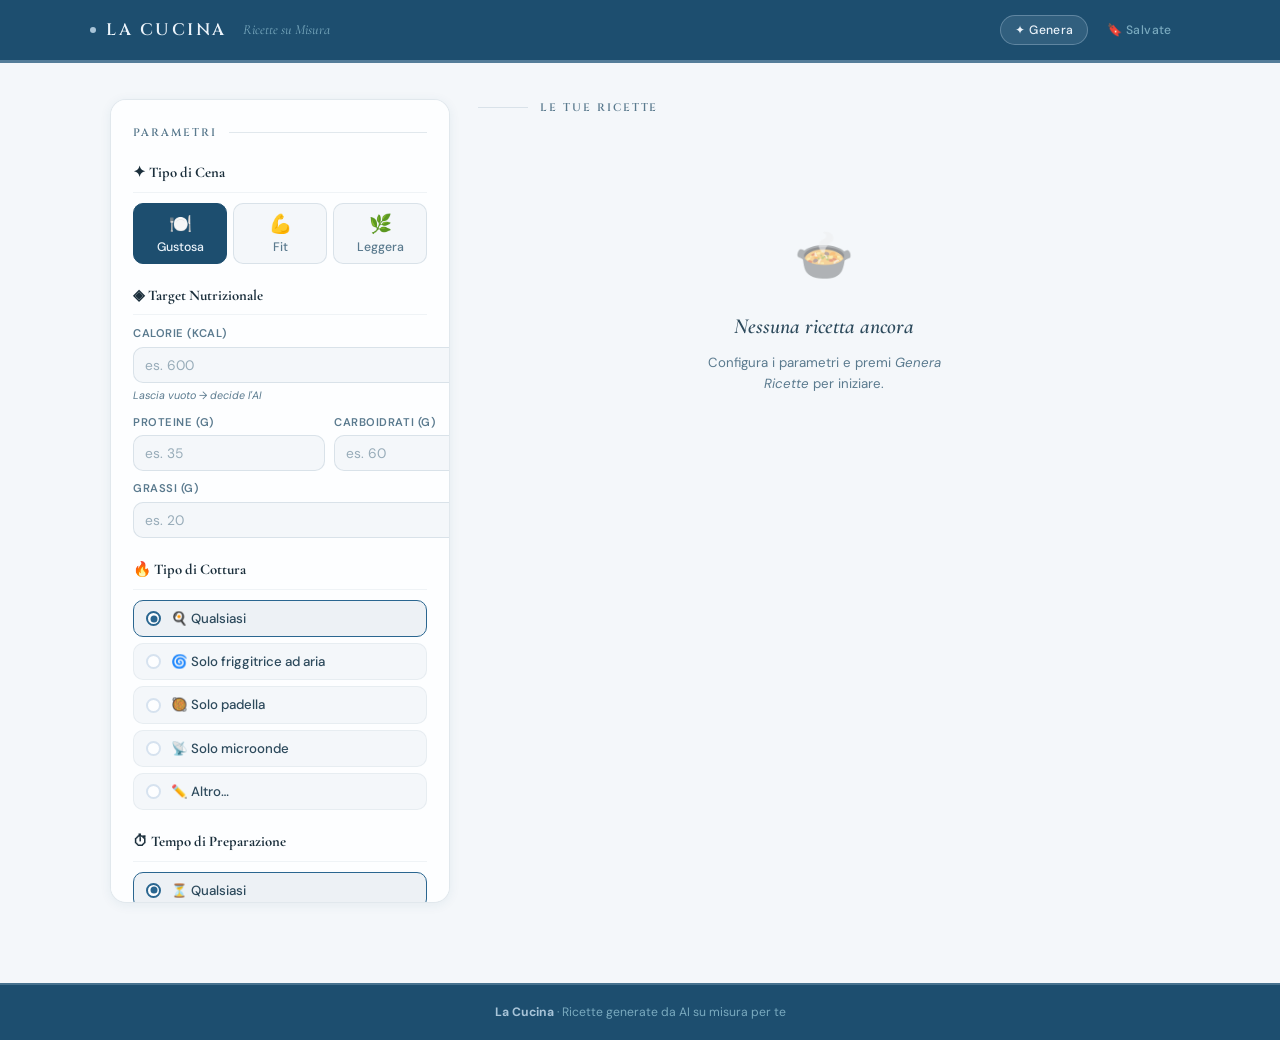
==== cucina-ai.html @ 591fca17 "first commit" ====
<!DOCTYPE html>
<html lang="it">
<head>
<meta charset="UTF-8">
<meta name="viewport" content="width=device-width, initial-scale=1.0">
<title>La Cucina — Ricette su Misura</title>
<link rel="preconnect" href="https://fonts.googleapis.com">
<link href="https://fonts.googleapis.com/css2?family=Cormorant+Garamond:ital,wght@0,400;0,600;0,700;1,400;1,600&family=DM+Sans:wght@300;400;500;600&family=Cinzel:wght@400;600;700&family=DM+Mono:wght@400;500&display=swap" rel="stylesheet">
<style>
:root {
  --bg:#F4F7FA;--bg2:#E8EEF5;--surface:#FDFEFF;--surface2:#EBF1F8;--surface3:#D6E2EF;
  --navy:#1D4E6F;--navy-mid:#2A6690;--navy-light:#3D7FA8;
  --blue-light:#A8C4D8;--blush:#D4A8B0;--sand:#D8CEC0;
  --accent:#1D4E6F;--accent-bright:#3D7FA8;--accent-pale:rgba(29,78,111,0.10);
  --text:#1A2E3B;--text2:#2D4A5C;--muted:#5A7A8E;
  --text-inv:#EBF3FA;--text-inv2:#A8C4D8;--muted-inv:#7AAABF;
  --border:rgba(29,78,111,0.12);--border-soft:rgba(29,78,111,0.06);--border-accent:rgba(29,78,111,0.35);
  --shadow:0 4px 24px rgba(29,78,111,0.10);--shadow-lg:0 16px 56px rgba(29,78,111,0.14);--shadow-sm:0 2px 12px rgba(29,78,111,0.07);
  --gradient-h:linear-gradient(90deg,#A8C4D8,#1D4E6F,#D4A8B0);
  --radius:10px;--radius-lg:16px;
  --font-display:'Cinzel',serif;--font-serif:'Cormorant Garamond',Georgia,serif;
  --font-body:'DM Sans',sans-serif;--font-mono:'DM Mono',monospace;
}
*,*::before,*::after{box-sizing:border-box;margin:0;padding:0}
html{scroll-behavior:smooth}
body{font-family:var(--font-body);background:var(--bg);color:var(--text);min-height:100vh;line-height:1.6}

/* HEADER */
header.site-header{background:var(--navy);padding:0 24px;border-bottom:3px solid rgba(168,196,216,0.4);position:sticky;top:0;z-index:200}
.header-inner{max-width:1100px;margin:0 auto;display:flex;align-items:center;gap:16px;height:60px}
.logo{font-family:var(--font-display);font-size:1.05rem;font-weight:600;letter-spacing:.15em;text-transform:uppercase;color:var(--text-inv);display:flex;align-items:center;gap:10px}
.logo-dot{width:6px;height:6px;border-radius:50%;background:var(--blue-light)}
.logo-sub{font-family:var(--font-serif);font-style:italic;font-size:.88rem;color:var(--muted-inv)}
.nav-tabs{margin-left:auto;display:flex;gap:4px}
.nav-tab{padding:6px 14px;border-radius:20px;font-size:.76rem;font-weight:500;letter-spacing:.03em;color:var(--muted-inv);background:transparent;border:1px solid transparent;cursor:pointer;transition:all .18s;font-family:var(--font-body)}
.nav-tab:hover{color:var(--text-inv);border-color:rgba(168,196,216,.3)}
.nav-tab.active{background:rgba(168,196,216,.15);color:var(--text-inv);border-color:rgba(168,196,216,.4)}

/* VIEWS */
.view{display:none}.view.active{display:block}

/* LAYOUT */
.page-wrap{max-width:1100px;margin:0 auto;padding:36px 20px 80px;display:grid;grid-template-columns:340px 1fr;gap:28px;align-items:start}

/* PANEL */
.config-panel{background:var(--surface);border:1px solid var(--border);border-radius:var(--radius-lg);padding:24px 22px;box-shadow:var(--shadow-sm);position:sticky;top:76px;max-height:calc(100vh - 96px);overflow-y:auto}
.config-panel::-webkit-scrollbar{width:3px}
.config-panel::-webkit-scrollbar-thumb{background:var(--surface3);border-radius:4px}
.panel-title{font-family:var(--font-display);font-size:.68rem;font-weight:600;letter-spacing:.18em;text-transform:uppercase;color:var(--muted);margin-bottom:20px;display:flex;align-items:center;gap:12px}
.panel-title::after{content:'';flex:1;height:1px;background:var(--border)}
.p-section{margin-bottom:20px}
.p-section-title{font-family:var(--font-serif);font-size:.92rem;font-weight:700;color:var(--text);margin-bottom:10px;padding-bottom:7px;border-bottom:1px solid var(--border-soft)}

/* SWITCH */
.switch-group{display:flex;flex-direction:column;gap:7px}
.switch-row{display:flex;align-items:center;justify-content:space-between;padding:7px 10px;border-radius:var(--radius);border:1px solid var(--border-soft);background:var(--bg);cursor:pointer;transition:border-color .18s,background .18s}
.switch-row:hover{border-color:var(--border-accent);background:var(--accent-pale)}
.switch-row.active{border-color:var(--navy-mid);background:rgba(29,78,111,.07)}
.switch-label{font-size:.83rem;font-weight:500;color:var(--text2);display:flex;align-items:center;gap:7px}
.toggle{width:34px;height:19px;background:var(--surface3);border-radius:19px;position:relative;transition:background .2s;flex-shrink:0}
.toggle::after{content:'';position:absolute;width:13px;height:13px;border-radius:50%;background:white;top:3px;left:3px;transition:transform .2s;box-shadow:0 1px 4px rgba(0,0,0,.15)}
.switch-row.active .toggle{background:var(--navy-mid)}
.switch-row.active .toggle::after{transform:translateX(15px)}

/* RADIO */
.radio-group{display:flex;flex-direction:column;gap:6px}
.radio-row{display:flex;align-items:center;gap:10px;padding:7px 12px;border-radius:var(--radius);border:1px solid var(--border-soft);background:var(--bg);cursor:pointer;transition:all .18s}
.radio-row:hover{border-color:var(--border-accent);background:var(--accent-pale)}
.radio-row.active{border-color:var(--navy-mid);background:rgba(29,78,111,.07)}
.radio-dot{width:15px;height:15px;border-radius:50%;border:2px solid var(--surface3);background:var(--surface);flex-shrink:0;position:relative;transition:border-color .18s}
.radio-row.active .radio-dot{border-color:var(--navy-mid)}
.radio-row.active .radio-dot::after{content:'';position:absolute;width:7px;height:7px;background:var(--navy-mid);border-radius:50%;top:50%;left:50%;transform:translate(-50%,-50%)}
.radio-label{font-size:.83rem;font-weight:500;color:var(--text2);display:flex;align-items:center;gap:7px}

/* MODE */
.mode-switcher{display:grid;grid-template-columns:1fr 1fr 1fr;gap:6px}
.mode-btn{padding:8px 4px;border-radius:var(--radius);border:1px solid var(--border);background:var(--bg);font-family:var(--font-body);font-size:.77rem;font-weight:500;color:var(--muted);cursor:pointer;text-align:center;transition:all .18s;display:flex;flex-direction:column;align-items:center;gap:3px}
.mode-btn .m-icon{font-size:1.15rem}
.mode-btn:hover{border-color:var(--border-accent);color:var(--text)}
.mode-btn.active{background:var(--navy);border-color:var(--navy);color:var(--text-inv)}

/* INPUTS */
.input-grid{display:grid;grid-template-columns:1fr 1fr;gap:9px}
.input-group{display:flex;flex-direction:column;gap:4px}
.input-group.full{grid-column:1/-1}
.input-label{font-size:.7rem;font-weight:600;letter-spacing:.05em;text-transform:uppercase;color:var(--muted)}
.input-field{padding:8px 11px;border:1px solid var(--border);border-radius:var(--radius);background:var(--bg);font-family:var(--font-body);font-size:.86rem;color:var(--text);outline:none;transition:border-color .18s,box-shadow .18s}
.input-field:focus{border-color:var(--navy-mid);box-shadow:0 0 0 3px rgba(29,78,111,.1)}
.input-field::placeholder{color:var(--muted);opacity:.6}
.input-hint{font-size:.67rem;color:var(--muted);font-style:italic}
textarea.input-field{resize:vertical;min-height:68px;line-height:1.5}

/* custom wrappers */
.cucina-custom-wrap{margin-top:7px}
#cucina-custom-input{display:none}
#cucina-custom-input.visible{display:flex}
#cottura-custom-wrap,#tempo-custom-wrap{margin-top:7px;display:none}
#cottura-custom-wrap.visible,#tempo-custom-wrap.visible{display:flex}

/* BTN GENERA */
.btn-generate{width:100%;padding:13px;background:var(--navy);color:var(--text-inv);border:none;border-radius:var(--radius);font-family:var(--font-display);font-size:.73rem;font-weight:600;letter-spacing:.15em;text-transform:uppercase;cursor:pointer;position:relative;overflow:hidden;transition:background .2s,transform .1s;margin-top:6px}
.btn-generate::before{content:'';position:absolute;top:0;left:-100%;width:100%;height:100%;background:linear-gradient(90deg,transparent,rgba(255,255,255,.1),transparent);transition:left .5s}
.btn-generate:hover::before{left:100%}
.btn-generate:hover{background:var(--navy-mid)}
.btn-generate:active{transform:scale(.98)}
.btn-generate:disabled{opacity:.5;cursor:not-allowed;transform:none}

/* RESULTS */
.results-header{display:flex;align-items:center;justify-content:space-between;margin-bottom:22px}
.results-title{font-family:var(--font-display);font-size:.68rem;font-weight:600;letter-spacing:.18em;text-transform:uppercase;color:var(--muted);display:flex;align-items:center;gap:12px}
.results-title::before{content:'';width:50px;height:1px;background:var(--border)}

/* EMPTY / LOADER */
.empty-state{display:flex;flex-direction:column;align-items:center;justify-content:center;padding:80px 20px;text-align:center;color:var(--muted)}
.empty-icon{font-size:3rem;margin-bottom:14px;opacity:.5}
.empty-title{font-family:var(--font-serif);font-size:1.35rem;font-weight:600;font-style:italic;color:var(--text2);margin-bottom:8px}
.empty-desc{font-size:.83rem;max-width:280px}
.loader-state{display:flex;flex-direction:column;align-items:center;justify-content:center;padding:80px 20px;gap:18px}
.loader-wave{display:flex;gap:6px;align-items:center}
.loader-wave span{width:6px;height:6px;border-radius:50%;background:var(--navy);animation:wave 1.2s ease-in-out infinite}
.loader-wave span:nth-child(2){animation-delay:.15s}
.loader-wave span:nth-child(3){animation-delay:.3s}
.loader-wave span:nth-child(4){animation-delay:.45s}
@keyframes wave{0%,100%{transform:translateY(0);opacity:.4}50%{transform:translateY(-8px);opacity:1}}
.loader-text{font-family:var(--font-serif);font-style:italic;font-size:.98rem;color:var(--text2)}

/* CARDS */
.cards-grid{display:grid;grid-template-columns:repeat(auto-fill,minmax(278px,1fr));gap:18px;margin-bottom:24px}
.recipe-card{background:var(--surface);border:1px solid var(--border);border-radius:var(--radius-lg);overflow:hidden;box-shadow:var(--shadow-sm);transition:transform .22s,box-shadow .22s,border-color .22s;display:flex;flex-direction:column;animation:cardIn .4s ease both}
@keyframes cardIn{from{opacity:0;transform:translateY(14px)}to{opacity:1;transform:translateY(0)}}
.recipe-card:nth-child(2){animation-delay:.07s}
.recipe-card:nth-child(3){animation-delay:.14s}
.recipe-card:nth-child(4){animation-delay:.21s}
.recipe-card:hover{transform:translateY(-3px);box-shadow:var(--shadow);border-color:var(--border-accent)}

.card-top{padding:18px 18px 14px;border-bottom:1px solid var(--border-soft);position:relative}
.card-top::before{content:'';position:absolute;top:0;left:0;right:0;height:3px;background:var(--gradient-h);opacity:0;transition:opacity .25s}
.recipe-card:hover .card-top::before{opacity:1}
.card-cuisine{font-family:var(--font-mono);font-size:.63rem;letter-spacing:.1em;text-transform:uppercase;color:var(--accent-bright);margin-bottom:5px}
.card-name{font-family:var(--font-serif);font-size:1.15rem;font-weight:700;line-height:1.2;color:var(--text);margin-bottom:7px}
.card-desc{font-size:.81rem;color:var(--muted);line-height:1.5;font-weight:300}
.card-badges{display:flex;flex-wrap:wrap;gap:5px;margin-top:9px}
.badge{display:inline-flex;align-items:center;gap:4px;font-size:.63rem;font-weight:600;letter-spacing:.04em;text-transform:uppercase;padding:2px 7px;border-radius:20px;background:var(--surface2);color:var(--text2);border:1px solid var(--border)}
.badge.mode-gustosa{background:rgba(212,168,176,.2);color:#8B3A4A;border-color:rgba(212,168,176,.5)}
.badge.mode-fit{background:rgba(29,78,111,.1);color:var(--navy);border-color:rgba(29,78,111,.3)}
.badge.mode-leggera{background:rgba(216,206,192,.3);color:#6B5A4A;border-color:rgba(216,206,192,.6)}

.card-macros{display:grid;grid-template-columns:repeat(4,1fr);padding:11px 18px;border-bottom:1px solid var(--border-soft);background:var(--bg)}
.macro-item{text-align:center}
.macro-val{font-family:var(--font-mono);font-size:.87rem;font-weight:500;color:var(--text);display:block}
.macro-lbl{font-size:.58rem;text-transform:uppercase;letter-spacing:.08em;color:var(--muted)}

.card-body-toggle{text-align:center;padding:9px;font-size:.73rem;color:var(--accent-bright);font-weight:600;cursor:pointer;background:var(--bg);display:flex;align-items:center;justify-content:center;gap:5px;border-bottom:1px solid var(--border-soft);transition:color .15s,background .15s}
.card-body-toggle:hover{color:var(--navy);background:var(--surface2)}
.toggle-arrow{transition:transform .25s;display:inline-block}
.recipe-card.expanded .toggle-arrow{transform:rotate(180deg)}
.card-body{padding:14px 18px 0;display:none;flex-direction:column;gap:14px}
.recipe-card.expanded .card-body{display:flex}

.ingredient-list{list-style:none}
.ingredient-list li{display:flex;align-items:baseline;gap:8px;font-size:.82rem;padding:5px 0;border-bottom:1px solid var(--border-soft);color:var(--text2)}
.ingredient-list li:last-child{border-bottom:none}
.ing-qty{font-family:var(--font-mono);font-size:.76rem;color:var(--accent-bright);flex-shrink:0;min-width:50px}
.steps-list{list-style:none;counter-reset:steps}
.steps-list li{counter-increment:steps;display:flex;gap:11px;align-items:flex-start;font-size:.81rem;color:var(--text2);padding:7px 0;border-bottom:1px solid var(--border-soft);line-height:1.5}
.steps-list li:last-child{border-bottom:none}
.steps-list li::before{content:counter(steps);min-width:21px;height:21px;background:var(--navy);color:var(--text-inv);border-radius:50%;display:flex;align-items:center;justify-content:center;font-family:var(--font-mono);font-size:.62rem;flex-shrink:0;margin-top:1px}
.section-mini-title{font-family:var(--font-serif);font-size:.86rem;font-weight:700;color:var(--text);margin-bottom:7px}

/* MODIFICA */
.card-modify-area{padding:11px 18px;background:rgba(29,78,111,.03);border-top:1px solid var(--border-soft);display:none}
.card-modify-area.visible{display:block}
.modify-label{font-size:.68rem;font-weight:600;letter-spacing:.05em;text-transform:uppercase;color:var(--muted);margin-bottom:6px}
.modify-row{display:flex;gap:7px}
.modify-input{flex:1;padding:7px 11px;border:1px solid var(--border);border-radius:var(--radius);background:var(--bg);font-family:var(--font-body);font-size:.82rem;color:var(--text);outline:none;transition:border-color .18s,box-shadow .18s}
.modify-input:focus{border-color:var(--navy-mid);box-shadow:0 0 0 3px rgba(29,78,111,.1)}
.modify-input::placeholder{color:var(--muted);opacity:.6}
.btn-modify{padding:7px 12px;background:var(--navy);color:var(--text-inv);border:none;border-radius:var(--radius);font-family:var(--font-body);font-size:.76rem;font-weight:600;cursor:pointer;white-space:nowrap;transition:background .18s;display:flex;align-items:center;gap:5px}
.btn-modify:hover{background:var(--navy-mid)}
.btn-modify:disabled{opacity:.5;cursor:not-allowed}
.modify-loader{font-size:.76rem;color:var(--muted);font-style:italic;padding:5px 0;margin-top:4px}

/* CARD ACTIONS */
.card-actions{display:flex;gap:7px;padding:11px 18px 14px;border-top:1px solid var(--border-soft);margin-top:auto}
.btn-save{flex:1;padding:7px;border-radius:var(--radius);border:1px solid var(--border-accent);background:transparent;color:var(--navy);font-family:var(--font-body);font-size:.75rem;font-weight:600;cursor:pointer;transition:all .18s;display:flex;align-items:center;justify-content:center;gap:5px}
.btn-save:hover{background:var(--navy);color:var(--text-inv);border-color:var(--navy)}
.btn-save.saved{background:rgba(29,78,111,.06);color:var(--muted);border-color:var(--border);cursor:default}
.btn-edit-toggle{flex:1;padding:7px;border-radius:var(--radius);border:1px solid var(--border);background:transparent;color:var(--text2);font-family:var(--font-body);font-size:.75rem;font-weight:600;cursor:pointer;transition:all .18s;display:flex;align-items:center;justify-content:center;gap:5px}
.btn-edit-toggle:hover{background:var(--surface2);border-color:var(--border-accent)}
.btn-unsave{flex:1;padding:7px;border-radius:var(--radius);border:1px solid rgba(200,60,60,.35);background:transparent;color:#8B3030;font-family:var(--font-body);font-size:.75rem;font-weight:600;cursor:pointer;transition:all .18s;display:flex;align-items:center;justify-content:center;gap:5px}
.btn-unsave:hover{background:rgba(200,60,60,.08)}

/* BTN MORE */
.btn-more-wrap{text-align:center;margin-top:6px}
.btn-more{display:inline-flex;align-items:center;gap:10px;padding:11px 26px;background:transparent;border:1.5px solid var(--navy);border-radius:var(--radius);color:var(--navy);font-family:var(--font-display);font-size:.7rem;font-weight:600;letter-spacing:.14em;text-transform:uppercase;cursor:pointer;transition:all .2s}
.btn-more:hover{background:var(--navy);color:var(--text-inv)}
.btn-more:disabled{opacity:.4;cursor:not-allowed}

/* SAVED VIEW */
.saved-view{max-width:1100px;margin:0 auto;padding:36px 20px 80px}
.saved-header{margin-bottom:26px}
.saved-header-row{display:flex;align-items:center;justify-content:space-between;gap:14px;flex-wrap:wrap}
.saved-main-title{font-family:var(--font-display);font-size:.68rem;font-weight:600;letter-spacing:.18em;text-transform:uppercase;color:var(--muted);display:flex;align-items:center;gap:10px;margin-bottom:3px}
.saved-main-title::before{content:'';width:36px;height:1px;background:var(--border)}
.saved-count-label{font-family:var(--font-mono);font-size:.68rem;color:var(--muted);margin-left:46px}

.search-bar-wrap{display:flex;align-items:center;position:relative}
.search-input{padding:8px 14px 8px 36px;border:1px solid var(--border);border-radius:24px;background:var(--surface);font-family:var(--font-body);font-size:.84rem;color:var(--text);outline:none;width:250px;transition:border-color .18s,box-shadow .18s}
.search-input:focus{border-color:var(--navy-mid);box-shadow:0 0 0 3px rgba(29,78,111,.1)}
.search-input::placeholder{color:var(--muted);opacity:.6}
.search-icon{position:absolute;left:11px;top:50%;transform:translateY(-50%);color:var(--muted);font-size:.85rem;pointer-events:none}
.no-results{display:flex;flex-direction:column;align-items:center;justify-content:center;padding:70px 20px;text-align:center}
.no-results .empty-icon{font-size:2.5rem;margin-bottom:12px;opacity:.4}
.no-results .empty-title{font-family:var(--font-serif);font-size:1.2rem;font-weight:600;font-style:italic;color:var(--text2);margin-bottom:6px}
.no-results .empty-desc{font-size:.82rem;color:var(--muted)}

/* ERROR */
.error-box{background:rgba(200,60,60,.08);border:1px solid rgba(200,60,60,.25);border-radius:var(--radius);padding:14px 18px;color:#8B3030;font-size:.84rem;margin:18px 0}

/* FOOTER */
footer{background:var(--navy);color:var(--muted-inv);text-align:center;padding:18px;font-size:.76rem;border-top:2px solid rgba(168,196,216,.3)}
footer strong{color:var(--blue-light)}

@media(max-width:900px){.page-wrap{grid-template-columns:1fr}.config-panel{position:static;max-height:none}}
@media(max-width:600px){.cards-grid{grid-template-columns:1fr}.search-input{width:180px}}
</style>
</head>
<body>

<header class="site-header">
  <div class="header-inner">
    <div class="logo"><div class="logo-dot"></div>La Cucina</div>
    <div class="logo-sub">Ricette su Misura</div>
    <nav class="nav-tabs">
      <button class="nav-tab active" data-view="generate" onclick="switchView('generate',this)">✦ Genera</button>
      <button class="nav-tab" data-view="saved" onclick="switchView('saved',this)">🔖 Salvate&nbsp;<span id="saved-badge"></span></button>
    </nav>
  </div>
</header>

<!-- VIEW GENERA -->
<div class="view active" id="view-generate">
  <div class="page-wrap">
    <aside class="config-panel">
      <div class="panel-title">Parametri</div>

      <div class="p-section">
        <div class="p-section-title">✦ Tipo di Cena</div>
        <div class="mode-switcher">
          <button class="mode-btn active" data-mode="gustosa"><span class="m-icon">🍽️</span>Gustosa</button>
          <button class="mode-btn" data-mode="fit"><span class="m-icon">💪</span>Fit</button>
          <button class="mode-btn" data-mode="leggera"><span class="m-icon">🌿</span>Leggera</button>
        </div>
      </div>

      <div class="p-section">
        <div class="p-section-title">◈ Target Nutrizionale</div>
        <div class="input-grid">
          <div class="input-group full">
            <label class="input-label">Calorie (kcal)</label>
            <input type="number" id="target-cal" class="input-field" placeholder="es. 600" min="100" max="3000">
            <span class="input-hint">Lascia vuoto → decide l'AI</span>
          </div>
          <div class="input-group"><label class="input-label">Proteine (g)</label><input type="number" id="target-prot" class="input-field" placeholder="es. 35" min="0"></div>
          <div class="input-group"><label class="input-label">Carboidrati (g)</label><input type="number" id="target-carb" class="input-field" placeholder="es. 60" min="0"></div>
          <div class="input-group full"><label class="input-label">Grassi (g)</label><input type="number" id="target-fat" class="input-field" placeholder="es. 20" min="0"></div>
        </div>
      </div>

      <div class="p-section">
        <div class="p-section-title">🔥 Tipo di Cottura</div>
        <div class="radio-group" id="cottura-group">
          <div class="radio-row active" data-cottura="qualsiasi"><div class="radio-dot"></div><span class="radio-label">🍳 Qualsiasi</span></div>
          <div class="radio-row" data-cottura="friggitrice ad aria"><div class="radio-dot"></div><span class="radio-label">🌀 Solo friggitrice ad aria</span></div>
          <div class="radio-row" data-cottura="padella"><div class="radio-dot"></div><span class="radio-label">🥘 Solo padella</span></div>
          <div class="radio-row" data-cottura="microonde"><div class="radio-dot"></div><span class="radio-label">📡 Solo microonde</span></div>
          <div class="radio-row" data-cottura="__altro__"><div class="radio-dot"></div><span class="radio-label">✏️ Altro…</span></div>
        </div>
        <div id="cottura-custom-wrap" class="input-group">
          <input type="text" id="cottura-altra-text" class="input-field" placeholder="es. forno, pentola a pressione…">
        </div>
      </div>

      <div class="p-section">
        <div class="p-section-title">⏱ Tempo di Preparazione</div>
        <div class="radio-group" id="tempo-group">
          <div class="radio-row active" data-tempo="qualsiasi"><div class="radio-dot"></div><span class="radio-label">⏳ Qualsiasi</span></div>
          <div class="radio-row" data-tempo="meno di 10 minuti"><div class="radio-dot"></div><span class="radio-label">⚡ Meno di 10 minuti</span></div>
          <div class="radio-row" data-tempo="meno di 20 minuti"><div class="radio-dot"></div><span class="radio-label">🕐 Meno di 20 minuti</span></div>
          <div class="radio-row" data-tempo="__altro__"><div class="radio-dot"></div><span class="radio-label">✏️ Altro…</span></div>
        </div>
        <div id="tempo-custom-wrap" class="input-group">
          <input type="text" id="tempo-altro-text" class="input-field" placeholder="es. meno di 45 minuti…">
        </div>
      </div>

      <div class="p-section">
        <div class="p-section-title">◉ Ingredienti Disponibili</div>
        <div class="input-group">
          <textarea id="ingredienti" class="input-field" placeholder="es. pollo, zucchine, riso basmati, limone…"></textarea>
          <span class="input-hint">Separa con virgola. Lascia vuoto per ricette libere.</span>
        </div>
      </div>

      <div class="p-section">
        <div class="p-section-title">◎ Ispirazione Culinaria</div>
        <div class="switch-group" id="cucina-switches">
          <div class="switch-row" data-cucina="italiana"><span class="switch-label"><span>🇮🇹</span>Italiana</span><div class="toggle"></div></div>
          <div class="switch-row" data-cucina="messicana"><span class="switch-label"><span>🇲🇽</span>Messicana</span><div class="toggle"></div></div>
          <div class="switch-row" data-cucina="cinese"><span class="switch-label"><span>🇨🇳</span>Cinese</span><div class="toggle"></div></div>
          <div class="switch-row" data-cucina="giapponese"><span class="switch-label"><span>🇯🇵</span>Giapponese</span><div class="toggle"></div></div>
          <div class="switch-row" data-cucina="thai"><span class="switch-label"><span>🇹🇭</span>Thai</span><div class="toggle"></div></div>
          <div class="switch-row" data-cucina="vietnamita"><span class="switch-label"><span>🇻🇳</span>Vietnamita</span><div class="toggle"></div></div>
          <div class="switch-row" data-cucina="__altra__"><span class="switch-label"><span>🌍</span>Altra cucina…</span><div class="toggle"></div></div>
        </div>
        <div class="cucina-custom-wrap"><div class="input-group" id="cucina-custom-input"><input type="text" id="cucina-altra-text" class="input-field" placeholder="es. Peruviana, Turca…"></div></div>
      </div>

      <button class="btn-generate" id="btn-generate">Genera Ricette ✦</button>
    </aside>

    <main>
      <div class="results-header"><div class="results-title">Le tue ricette</div></div>
      <div id="results-container">
        <div class="empty-state">
          <div class="empty-icon">🍲</div>
          <div class="empty-title">Nessuna ricetta ancora</div>
          <div class="empty-desc">Configura i parametri e premi <em>Genera Ricette</em> per iniziare.</div>
        </div>
      </div>
    </main>
  </div>
</div>

<!-- VIEW SALVATE -->
<div class="view" id="view-saved">
  <div class="saved-view">
    <div class="saved-header">
      <div class="saved-header-row">
        <div>
          <div class="saved-main-title">Ricette Salvate</div>
          <div class="saved-count-label" id="saved-count-label">0 ricette</div>
        </div>
        <div class="search-bar-wrap">
          <span class="search-icon">🔍</span>
          <input type="text" class="search-input" id="search-input" placeholder="Cerca tra le ricette…" oninput="renderSaved()">
        </div>
      </div>
    </div>
    <div id="saved-container">
      <div class="no-results">
        <div class="empty-icon">🔖</div>
        <div class="empty-title">Nessuna ricetta salvata</div>
        <div class="empty-desc">Genera delle ricette e salvale con il tasto 🔖.</div>
      </div>
    </div>
  </div>
</div>

<footer><strong>La Cucina</strong> · Ricette generate da AI su misura per te</footer>

<script>
/* ══ STATE ══ */
let currentMode = 'gustosa';
let currentCottura = 'qualsiasi';
let currentTempo = 'qualsiasi';
let conversationHistory = [];
let allRecipes = [];
let savedRecipes = JSON.parse(localStorage.getItem('cucina_saved') || '[]');

/* ══ VIEWS ══ */
function switchView(name, tab) {
  document.querySelectorAll('.view').forEach(v => v.classList.remove('active'));
  document.querySelectorAll('.nav-tab').forEach(t => t.classList.remove('active'));
  document.getElementById('view-' + name).classList.add('active');
  tab.classList.add('active');
  if (name === 'saved') renderSaved();
}

/* ══ MODE ══ */
document.querySelectorAll('.mode-btn').forEach(btn => {
  btn.addEventListener('click', () => {
    document.querySelectorAll('.mode-btn').forEach(b => b.classList.remove('active'));
    btn.classList.add('active');
    currentMode = btn.dataset.mode;
  });
});

/* ══ RADIO COTTURA ══ */
document.querySelectorAll('#cottura-group .radio-row').forEach(row => {
  row.addEventListener('click', () => {
    document.querySelectorAll('#cottura-group .radio-row').forEach(r => r.classList.remove('active'));
    row.classList.add('active');
    currentCottura = row.dataset.cottura;
    document.getElementById('cottura-custom-wrap').classList.toggle('visible', currentCottura === '__altro__');
  });
});

/* ══ RADIO TEMPO ══ */
document.querySelectorAll('#tempo-group .radio-row').forEach(row => {
  row.addEventListener('click', () => {
    document.querySelectorAll('#tempo-group .radio-row').forEach(r => r.classList.remove('active'));
    row.classList.add('active');
    currentTempo = row.dataset.tempo;
    document.getElementById('tempo-custom-wrap').classList.toggle('visible', currentTempo === '__altro__');
  });
});

/* ══ CUCINA SWITCHES ══ */
document.querySelectorAll('#cucina-switches .switch-row').forEach(row => {
  row.addEventListener('click', () => {
    row.classList.toggle('active');
    if (row.dataset.cucina === '__altra__')
      document.getElementById('cucina-custom-input').classList.toggle('visible', row.classList.contains('active'));
  });
});

/* ══ PARAMS ══ */
function getParams() {
  const cucine = [];
  document.querySelectorAll('#cucina-switches .switch-row.active').forEach(r => {
    if (r.dataset.cucina === '__altra__') {
      const v = document.getElementById('cucina-altra-text').value.trim();
      if (v) cucine.push(v);
    } else cucine.push(r.dataset.cucina);
  });
  let cottura = currentCottura;
  if (cottura === '__altro__') cottura = document.getElementById('cottura-altra-text').value.trim() || 'qualsiasi';
  let tempo = currentTempo;
  if (tempo === '__altro__') tempo = document.getElementById('tempo-altro-text').value.trim() || 'qualsiasi';
  return {
    mode: currentMode,
    cal:  document.getElementById('target-cal').value.trim(),
    prot: document.getElementById('target-prot').value.trim(),
    carb: document.getElementById('target-carb').value.trim(),
    fat:  document.getElementById('target-fat').value.trim(),
    ing:  document.getElementById('ingredienti').value.trim(),
    cucine, cottura, tempo
  };
}

/* ══ PROMPT ══ */
function buildGeneratePrompt(params, isMore) {
  const { mode, cal, prot, carb, fat, ing, cucine, cottura, tempo } = params;
  const modeDesc = { gustosa:'saporita, ricca, soddisfacente (comfort food)', fit:'ad alto contenuto proteico, adatta a chi si allena', leggera:'leggera, facile da digerire, pochi grassi' }[mode];
  let macroLine = '';
  if (cal)  macroLine += `  - Calorie: circa ${cal} kcal\n`;
  if (prot) macroLine += `  - Proteine: circa ${prot}g\n`;
  if (carb) macroLine += `  - Carboidrati: circa ${carb}g\n`;
  if (fat)  macroLine += `  - Grassi: circa ${fat}g\n`;
  if (!macroLine) macroLine = '  - Nessun target: bilancia come ritieni opportuno.\n';
  return `${isMore ? 'Proponi altre 3 ricette DIVERSE da quelle già generate. Stessi parametri.' : 'Proponi esattamente 3 ricette diverse.'}

Parametri:
- Tipo: ${modeDesc}
- Target per porzione:\n${macroLine}- Ingredienti: ${ing ? 'da usare: ' + ing : 'liberi'}
- Cucina: ${cucine.length ? cucine.join(', ') : 'libera'}
- Cottura: ${cottura !== 'qualsiasi' ? cottura + ' (OBBLIGATORIO)' : 'qualsiasi'}
- Tempo: ${tempo !== 'qualsiasi' ? tempo + ' (OBBLIGATORIO)' : 'qualsiasi'}

Rispondi SOLO con un JSON array senza markdown:
[{"nome":"...","cucina":"...","descrizione":"...","porzioni":2,"ingredienti":[{"qty":"200g","nome":"pollo"}],"passaggi":["Passo 1"],"valori_per_porzione":{"calorie":520,"proteine":38,"carboidrati":45,"grassi":12}}]`;
}

function buildModifyPrompt(recipe, modifyReq) {
  return `Modifica questa ricetta secondo la richiesta dell'utente.
Ricetta: ${recipe.nome}
Richiesta: "${modifyReq}"
Rispondi SOLO con un JSON array con un elemento, stesso formato originale, senza markdown:
[{"nome":"...","cucina":"...","descrizione":"...","porzioni":2,"ingredienti":[{"qty":"...","nome":"..."}],"passaggi":["..."],"valori_per_porzione":{"calorie":0,"proteine":0,"carboidrati":0,"grassi":0}}]`;
}

/* ══ API ══ */
async function callAPI(messages) {
  const res = await fetch('https://api.anthropic.com/v1/messages', {
    method: 'POST',
    headers: { 'Content-Type': 'application/json' },
    body: JSON.stringify({ model: 'claude-sonnet-4-20250514', max_tokens: 4000, tools: [{ type: 'web_search_20250305', name: 'web_search' }], messages })
  });
  if (!res.ok) { const e = await res.json().catch(() => ({})); throw new Error(e.error?.message || `Errore API ${res.status}`); }
  const data = await res.json();
  const text = (data.content || []).filter(b => b.type === 'text').map(b => b.text).join('');
  return { text, content: data.content };
}

function parseRecipes(text) {
  const clean = text.replace(/```json|```/gi, '').trim();
  const match = clean.match(/\[[\s\S]*\]/);
  if (!match) throw new Error('Risposta non valida dal modello');
  return JSON.parse(match[0]);
}

/* ══ CARD ══ */
function makeId(nome) { return nome.replace(/[^a-zA-Z0-9]/g, '_'); }

function renderCard(recipe, index, isSavedView) {
  const delay = (index % 3) * 70;
  const v = recipe.valori_per_porzione;
  const id = makeId(recipe.nome);
  const ings  = recipe.ingredienti.map(i => `<li><span class="ing-qty">${i.qty}</span>${i.nome}</li>`).join('');
  const steps = recipe.passaggi.map(p => `<li>${p}</li>`).join('');
  const isSaved = savedRecipes.some(r => r.nome === recipe.nome);
  const modeBadge = recipe._mode ? `<span class="badge mode-${recipe._mode}">${recipe._mode}</span>` : '';

  const actionsHtml = isSavedView
    ? `<button class="btn-unsave" onclick="unsaveRecipe('${id}')">🗑 Rimuovi</button>
       <button class="btn-edit-toggle" onclick="toggleModify('${id}')">✏️ Modifica</button>`
    : `<button class="btn-save ${isSaved ? 'saved' : ''}" id="savebtn-${id}" onclick="saveRecipe('${id}',this)">${isSaved ? '✓ Salvata' : '🔖 Salva'}</button>
       <button class="btn-edit-toggle" onclick="toggleModify('${id}')">✏️ Modifica</button>`;

  return `
<div class="recipe-card" data-id="${id}" data-nome="${recipe.nome.replace(/"/g,'&quot;')}" style="animation-delay:${delay}ms">
  <div class="card-top">
    <div class="card-cuisine">${recipe.cucina}</div>
    <div class="card-name">${recipe.nome}</div>
    <div class="card-desc">${recipe.descrizione}</div>
    <div class="card-badges">${modeBadge}<span class="badge">${recipe.cucina}</span><span class="badge">👤 ${recipe.porzioni} porz.</span></div>
  </div>
  <div class="card-macros">
    <div class="macro-item"><span class="macro-val">${v.calorie}</span><span class="macro-lbl">kcal</span></div>
    <div class="macro-item"><span class="macro-val">${v.proteine}g</span><span class="macro-lbl">prot</span></div>
    <div class="macro-item"><span class="macro-val">${v.carboidrati}g</span><span class="macro-lbl">carb</span></div>
    <div class="macro-item"><span class="macro-val">${v.grassi}g</span><span class="macro-lbl">grassi</span></div>
  </div>
  <div class="card-body-toggle" onclick="toggleCard(this)">
    Ingredienti &amp; Procedura <span class="toggle-arrow">▾</span>
  </div>
  <div class="card-body">
    <div><div class="section-mini-title">Ingredienti</div><ul class="ingredient-list">${ings}</ul></div>
    <div><div class="section-mini-title">Procedura</div><ol class="steps-list">${steps}</ol></div>
  </div>
  <div class="card-modify-area" id="modarea-${id}">
    <div class="modify-label">Chiedi una modifica all'AI</div>
    <div class="modify-row">
      <input type="text" class="modify-input" id="modinput-${id}" placeholder="es. senza glutine, più proteica, meno piccante…" onkeydown="if(event.key==='Enter')modifyRecipe('${id}')">
      <button class="btn-modify" id="modbtn-${id}" onclick="modifyRecipe('${id}')">↻ Applica</button>
    </div>
    <div class="modify-loader" id="modloader-${id}" style="display:none">⏳ Aggiornando la ricetta…</div>
  </div>
  <div class="card-actions">${actionsHtml}</div>
</div>`;
}

function toggleCard(el) { el.closest('.recipe-card').classList.toggle('expanded'); }

function toggleModify(id) {
  const area = document.getElementById('modarea-' + id);
  if (!area) return;
  area.classList.toggle('visible');
  if (area.classList.contains('visible')) document.getElementById('modinput-' + id)?.focus();
}

/* ══ MODIFICA ══ */
async function modifyRecipe(id) {
  const input  = document.getElementById('modinput-' + id);
  const btn    = document.getElementById('modbtn-' + id);
  const loader = document.getElementById('modloader-' + id);
  if (!input || !input.value.trim()) return;

  const card = document.querySelector(`.recipe-card[data-id="${id}"]`);
  const nome = card?.dataset.nome;
  let recipe = allRecipes.find(r => r.nome === nome) || savedRecipes.find(r => r.nome === nome);
  if (!recipe) return;

  btn.disabled = true; loader.style.display = 'block';
  try {
    const prompt = buildModifyPrompt(recipe, input.value.trim());
    const { text } = await callAPI([{ role: 'user', content: prompt }]);
    const updated = parseRecipes(text)[0];
    updated._mode = recipe._mode || currentMode;

    // update in-memory
    const ai = allRecipes.findIndex(r => r.nome === nome);
    if (ai !== -1) allRecipes[ai] = updated;
    const si = savedRecipes.findIndex(r => r.nome === nome);
    if (si !== -1) { savedRecipes[si] = updated; persistSaved(); }

    // replace card
    const isSavedView = !!card.closest('#saved-container');
    const idx = Array.from(card.parentElement.children).indexOf(card);
    const tmp = document.createElement('div');
    tmp.innerHTML = renderCard(updated, idx, isSavedView);
    card.replaceWith(tmp.firstElementChild);
    // re-expand modify area on new card
    const newCard = document.querySelector(`.recipe-card[data-id="${makeId(updated.nome)}"]`);
    if (newCard) { newCard.classList.add('expanded'); }
  } catch(e) {
    loader.textContent = '⚠️ ' + e.message;
    loader.style.display = 'block';
    btn.disabled = false;
    return;
  }
  btn.disabled = false; loader.style.display = 'none';
}

/* ══ SALVA ══ */
function saveRecipe(id, btn) {
  if (btn.classList.contains('saved')) return;
  const nome = document.querySelector(`.recipe-card[data-id="${id}"]`)?.dataset.nome;
  const recipe = allRecipes.find(r => r.nome === nome);
  if (!recipe) return;
  recipe._mode = currentMode;
  savedRecipes.push(recipe);
  savedRecipes.sort((a, b) => a.nome.localeCompare(b.nome, 'it'));
  persistSaved();
  btn.textContent = '✓ Salvata'; btn.classList.add('saved');
}

function unsaveRecipe(id) {
  const nome = document.querySelector(`.recipe-card[data-id="${id}"]`)?.dataset.nome;
  savedRecipes = savedRecipes.filter(r => r.nome !== nome);
  persistSaved(); renderSaved();
}

function persistSaved() {
  localStorage.setItem('cucina_saved', JSON.stringify(savedRecipes));
  const n = savedRecipes.length;
  document.getElementById('saved-badge').textContent = n > 0 ? `(${n})` : '';
  document.getElementById('saved-count-label').textContent = n + ' ricett' + (n === 1 ? 'a' : 'e');
}

/* ══ RENDER SAVED ══ */
function renderSaved() {
  const q = (document.getElementById('search-input')?.value || '').toLowerCase().trim();
  const filtered = savedRecipes.filter(r =>
    !q || r.nome.toLowerCase().includes(q) || r.cucina.toLowerCase().includes(q) || r.descrizione.toLowerCase().includes(q)
  );
  const container = document.getElementById('saved-container');
  if (filtered.length === 0) {
    container.innerHTML = `<div class="no-results"><div class="empty-icon">🔖</div>
      <div class="empty-title">${q ? 'Nessun risultato' : 'Nessuna ricetta salvata'}</div>
      <div class="empty-desc">${q ? 'Prova con un\'altra parola chiave.' : 'Genera delle ricette e salvale con il tasto 🔖.'}</div></div>`;
  } else {
    container.innerHTML = `<div class="cards-grid">${filtered.map((r, i) => renderCard(r, i, true)).join('')}</div>`;
  }
  persistSaved();
}

/* ══ GENERA ══ */
async function generate(isMore = false) {
  const params = getParams();
  const prompt = buildGeneratePrompt(params, isMore);
  const container = document.getElementById('results-container');
  const btnGen = document.getElementById('btn-generate');

  if (!isMore) {
    conversationHistory = []; allRecipes = [];
    container.innerHTML = `<div class="loader-state"><div class="loader-wave"><span></span><span></span><span></span><span></span></div><div class="loader-text">Sto cercando le ricette perfette per te…</div></div>`;
  } else {
    const l = document.createElement('div'); l.className = 'loader-state'; l.id = 'more-loader';
    l.innerHTML = `<div class="loader-wave"><span></span><span></span><span></span><span></span></div><div class="loader-text">Cerco altre ricette…</div>`;
    container.appendChild(l);
  }

  btnGen.disabled = true;
  document.getElementById('btn-more')?.setAttribute('disabled', '');

  try {
    const messages = isMore
      ? [...conversationHistory, { role: 'user', content: prompt }]
      : [{ role: 'user', content: prompt }];
    const { text, content } = await callAPI(messages);
    conversationHistory = [...messages, { role: 'assistant', content }];

    const recipes = parseRecipes(text);
    recipes.forEach(r => r._mode = currentMode);

    if (!isMore) {
      allRecipes = recipes;
      container.innerHTML = `<div class="cards-grid" id="cards-grid">${recipes.map((r, i) => renderCard(r, i, false)).join('')}</div>
        <div class="btn-more-wrap"><button class="btn-more" id="btn-more" onclick="generate(true)">✦ Creane altre</button></div>`;
    } else {
      document.getElementById('more-loader')?.remove();
      const grid = document.getElementById('cards-grid');
      const start = allRecipes.length;
      allRecipes.push(...recipes);
      recipes.forEach((r, i) => grid.insertAdjacentHTML('beforeend', renderCard(r, start + i, false)));
      document.getElementById('btn-more')?.removeAttribute('disabled');
    }
  } catch(e) {
    const msg = `<div class="error-box">⚠️ ${e.message}</div>`;
    if (!isMore) container.innerHTML = msg;
    else { document.getElementById('more-loader')?.remove(); container.insertAdjacentHTML('beforeend', msg); }
  } finally {
    btnGen.disabled = false;
    document.getElementById('btn-more')?.removeAttribute('disabled');
  }
}

document.getElementById('btn-generate').addEventListener('click', () => generate(false));
persistSaved();
</script>
</body>
</html>
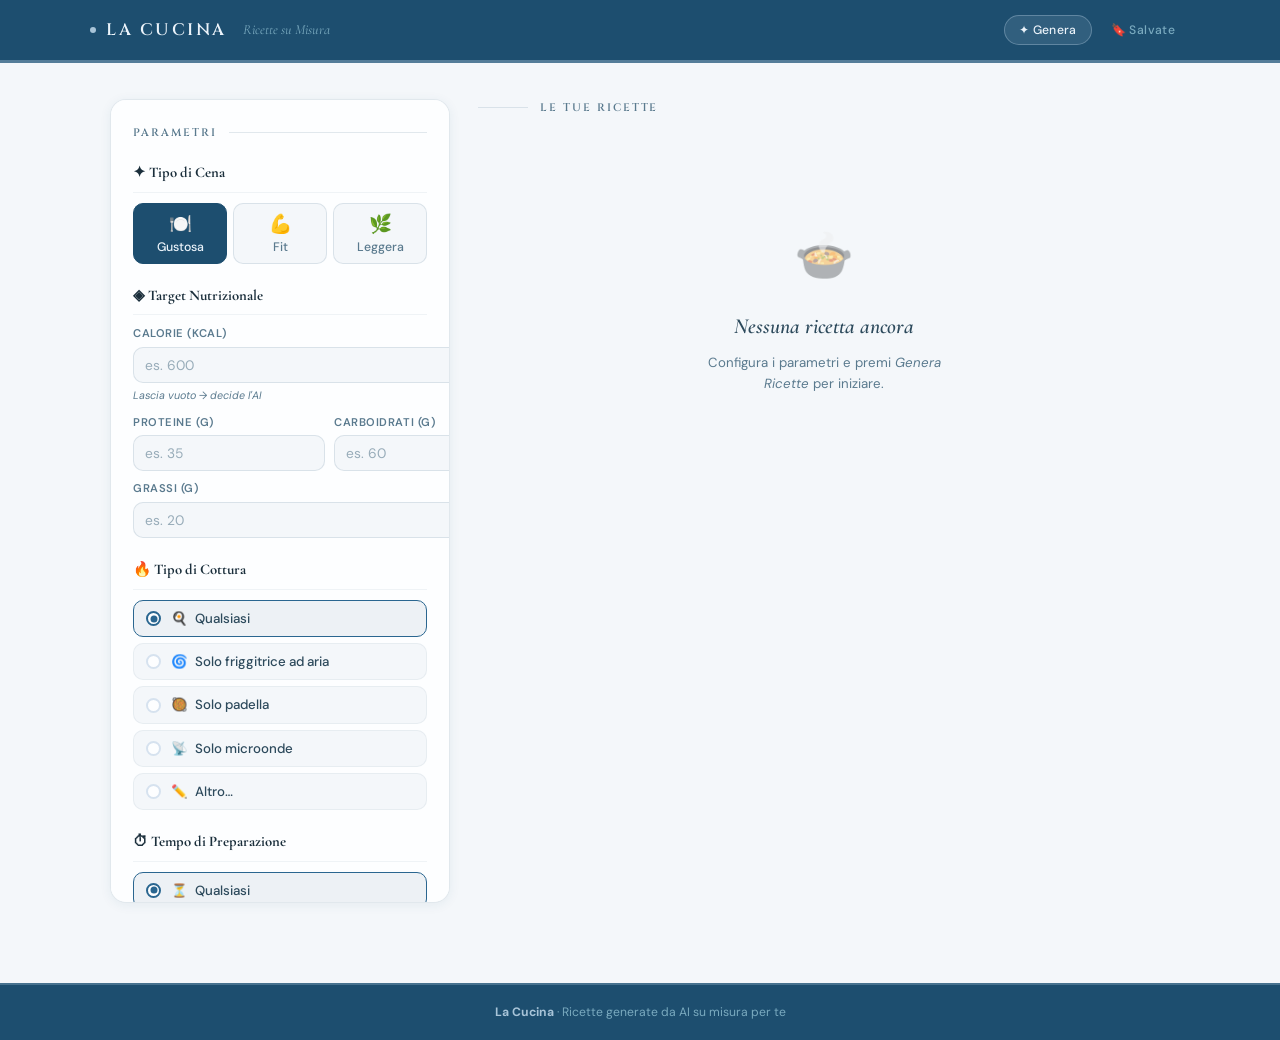
==== commit cde7fecc: "refactoring1" ====
--- a/cucina-ai.html
+++ b/cucina-ai.html
@@ -7,449 +7,947 @@
 <link rel="preconnect" href="https://fonts.googleapis.com">
 <link href="https://fonts.googleapis.com/css2?family=Cormorant+Garamond:ital,wght@0,400;0,600;0,700;1,400;1,600&family=DM+Sans:wght@300;400;500;600&family=Cinzel:wght@400;600;700&family=DM+Mono:wght@400;500&display=swap" rel="stylesheet">
 <style>
+/* ══════════════════════════════════
+   DESIGN TOKENS
+══════════════════════════════════ */
 :root {
-  --bg:#F4F7FA;--bg2:#E8EEF5;--surface:#FDFEFF;--surface2:#EBF1F8;--surface3:#D6E2EF;
-  --navy:#1D4E6F;--navy-mid:#2A6690;--navy-light:#3D7FA8;
-  --blue-light:#A8C4D8;--blush:#D4A8B0;--sand:#D8CEC0;
-  --accent:#1D4E6F;--accent-bright:#3D7FA8;--accent-pale:rgba(29,78,111,0.10);
-  --text:#1A2E3B;--text2:#2D4A5C;--muted:#5A7A8E;
-  --text-inv:#EBF3FA;--text-inv2:#A8C4D8;--muted-inv:#7AAABF;
-  --border:rgba(29,78,111,0.12);--border-soft:rgba(29,78,111,0.06);--border-accent:rgba(29,78,111,0.35);
-  --shadow:0 4px 24px rgba(29,78,111,0.10);--shadow-lg:0 16px 56px rgba(29,78,111,0.14);--shadow-sm:0 2px 12px rgba(29,78,111,0.07);
-  --gradient-h:linear-gradient(90deg,#A8C4D8,#1D4E6F,#D4A8B0);
-  --radius:10px;--radius-lg:16px;
-  --font-display:'Cinzel',serif;--font-serif:'Cormorant Garamond',Georgia,serif;
-  --font-body:'DM Sans',sans-serif;--font-mono:'DM Mono',monospace;
-}
-*,*::before,*::after{box-sizing:border-box;margin:0;padding:0}
-html{scroll-behavior:smooth}
-body{font-family:var(--font-body);background:var(--bg);color:var(--text);min-height:100vh;line-height:1.6}
-
-/* HEADER */
-header.site-header{background:var(--navy);padding:0 24px;border-bottom:3px solid rgba(168,196,216,0.4);position:sticky;top:0;z-index:200}
-.header-inner{max-width:1100px;margin:0 auto;display:flex;align-items:center;gap:16px;height:60px}
-.logo{font-family:var(--font-display);font-size:1.05rem;font-weight:600;letter-spacing:.15em;text-transform:uppercase;color:var(--text-inv);display:flex;align-items:center;gap:10px}
-.logo-dot{width:6px;height:6px;border-radius:50%;background:var(--blue-light)}
-.logo-sub{font-family:var(--font-serif);font-style:italic;font-size:.88rem;color:var(--muted-inv)}
-.nav-tabs{margin-left:auto;display:flex;gap:4px}
-.nav-tab{padding:6px 14px;border-radius:20px;font-size:.76rem;font-weight:500;letter-spacing:.03em;color:var(--muted-inv);background:transparent;border:1px solid transparent;cursor:pointer;transition:all .18s;font-family:var(--font-body)}
-.nav-tab:hover{color:var(--text-inv);border-color:rgba(168,196,216,.3)}
-.nav-tab.active{background:rgba(168,196,216,.15);color:var(--text-inv);border-color:rgba(168,196,216,.4)}
-
-/* VIEWS */
-.view{display:none}.view.active{display:block}
-
-/* LAYOUT */
-.page-wrap{max-width:1100px;margin:0 auto;padding:36px 20px 80px;display:grid;grid-template-columns:340px 1fr;gap:28px;align-items:start}
-
-/* PANEL */
-.config-panel{background:var(--surface);border:1px solid var(--border);border-radius:var(--radius-lg);padding:24px 22px;box-shadow:var(--shadow-sm);position:sticky;top:76px;max-height:calc(100vh - 96px);overflow-y:auto}
-.config-panel::-webkit-scrollbar{width:3px}
-.config-panel::-webkit-scrollbar-thumb{background:var(--surface3);border-radius:4px}
-.panel-title{font-family:var(--font-display);font-size:.68rem;font-weight:600;letter-spacing:.18em;text-transform:uppercase;color:var(--muted);margin-bottom:20px;display:flex;align-items:center;gap:12px}
-.panel-title::after{content:'';flex:1;height:1px;background:var(--border)}
-.p-section{margin-bottom:20px}
-.p-section-title{font-family:var(--font-serif);font-size:.92rem;font-weight:700;color:var(--text);margin-bottom:10px;padding-bottom:7px;border-bottom:1px solid var(--border-soft)}
-
-/* SWITCH */
-.switch-group{display:flex;flex-direction:column;gap:7px}
-.switch-row{display:flex;align-items:center;justify-content:space-between;padding:7px 10px;border-radius:var(--radius);border:1px solid var(--border-soft);background:var(--bg);cursor:pointer;transition:border-color .18s,background .18s}
-.switch-row:hover{border-color:var(--border-accent);background:var(--accent-pale)}
-.switch-row.active{border-color:var(--navy-mid);background:rgba(29,78,111,.07)}
-.switch-label{font-size:.83rem;font-weight:500;color:var(--text2);display:flex;align-items:center;gap:7px}
-.toggle{width:34px;height:19px;background:var(--surface3);border-radius:19px;position:relative;transition:background .2s;flex-shrink:0}
-.toggle::after{content:'';position:absolute;width:13px;height:13px;border-radius:50%;background:white;top:3px;left:3px;transition:transform .2s;box-shadow:0 1px 4px rgba(0,0,0,.15)}
-.switch-row.active .toggle{background:var(--navy-mid)}
-.switch-row.active .toggle::after{transform:translateX(15px)}
-
-/* RADIO */
-.radio-group{display:flex;flex-direction:column;gap:6px}
-.radio-row{display:flex;align-items:center;gap:10px;padding:7px 12px;border-radius:var(--radius);border:1px solid var(--border-soft);background:var(--bg);cursor:pointer;transition:all .18s}
-.radio-row:hover{border-color:var(--border-accent);background:var(--accent-pale)}
-.radio-row.active{border-color:var(--navy-mid);background:rgba(29,78,111,.07)}
-.radio-dot{width:15px;height:15px;border-radius:50%;border:2px solid var(--surface3);background:var(--surface);flex-shrink:0;position:relative;transition:border-color .18s}
-.radio-row.active .radio-dot{border-color:var(--navy-mid)}
-.radio-row.active .radio-dot::after{content:'';position:absolute;width:7px;height:7px;background:var(--navy-mid);border-radius:50%;top:50%;left:50%;transform:translate(-50%,-50%)}
-.radio-label{font-size:.83rem;font-weight:500;color:var(--text2);display:flex;align-items:center;gap:7px}
-
-/* MODE */
-.mode-switcher{display:grid;grid-template-columns:1fr 1fr 1fr;gap:6px}
-.mode-btn{padding:8px 4px;border-radius:var(--radius);border:1px solid var(--border);background:var(--bg);font-family:var(--font-body);font-size:.77rem;font-weight:500;color:var(--muted);cursor:pointer;text-align:center;transition:all .18s;display:flex;flex-direction:column;align-items:center;gap:3px}
-.mode-btn .m-icon{font-size:1.15rem}
-.mode-btn:hover{border-color:var(--border-accent);color:var(--text)}
-.mode-btn.active{background:var(--navy);border-color:var(--navy);color:var(--text-inv)}
-
-/* INPUTS */
-.input-grid{display:grid;grid-template-columns:1fr 1fr;gap:9px}
-.input-group{display:flex;flex-direction:column;gap:4px}
-.input-group.full{grid-column:1/-1}
-.input-label{font-size:.7rem;font-weight:600;letter-spacing:.05em;text-transform:uppercase;color:var(--muted)}
-.input-field{padding:8px 11px;border:1px solid var(--border);border-radius:var(--radius);background:var(--bg);font-family:var(--font-body);font-size:.86rem;color:var(--text);outline:none;transition:border-color .18s,box-shadow .18s}
-.input-field:focus{border-color:var(--navy-mid);box-shadow:0 0 0 3px rgba(29,78,111,.1)}
-.input-field::placeholder{color:var(--muted);opacity:.6}
-.input-hint{font-size:.67rem;color:var(--muted);font-style:italic}
-textarea.input-field{resize:vertical;min-height:68px;line-height:1.5}
-
-/* custom wrappers */
-.cucina-custom-wrap{margin-top:7px}
-#cucina-custom-input{display:none}
-#cucina-custom-input.visible{display:flex}
-#cottura-custom-wrap,#tempo-custom-wrap{margin-top:7px;display:none}
-#cottura-custom-wrap.visible,#tempo-custom-wrap.visible{display:flex}
-
-/* BTN GENERA */
-.btn-generate{width:100%;padding:13px;background:var(--navy);color:var(--text-inv);border:none;border-radius:var(--radius);font-family:var(--font-display);font-size:.73rem;font-weight:600;letter-spacing:.15em;text-transform:uppercase;cursor:pointer;position:relative;overflow:hidden;transition:background .2s,transform .1s;margin-top:6px}
-.btn-generate::before{content:'';position:absolute;top:0;left:-100%;width:100%;height:100%;background:linear-gradient(90deg,transparent,rgba(255,255,255,.1),transparent);transition:left .5s}
-.btn-generate:hover::before{left:100%}
-.btn-generate:hover{background:var(--navy-mid)}
-.btn-generate:active{transform:scale(.98)}
-.btn-generate:disabled{opacity:.5;cursor:not-allowed;transform:none}
-
-/* RESULTS */
-.results-header{display:flex;align-items:center;justify-content:space-between;margin-bottom:22px}
-.results-title{font-family:var(--font-display);font-size:.68rem;font-weight:600;letter-spacing:.18em;text-transform:uppercase;color:var(--muted);display:flex;align-items:center;gap:12px}
-.results-title::before{content:'';width:50px;height:1px;background:var(--border)}
-
-/* EMPTY / LOADER */
-.empty-state{display:flex;flex-direction:column;align-items:center;justify-content:center;padding:80px 20px;text-align:center;color:var(--muted)}
-.empty-icon{font-size:3rem;margin-bottom:14px;opacity:.5}
-.empty-title{font-family:var(--font-serif);font-size:1.35rem;font-weight:600;font-style:italic;color:var(--text2);margin-bottom:8px}
-.empty-desc{font-size:.83rem;max-width:280px}
-.loader-state{display:flex;flex-direction:column;align-items:center;justify-content:center;padding:80px 20px;gap:18px}
-.loader-wave{display:flex;gap:6px;align-items:center}
-.loader-wave span{width:6px;height:6px;border-radius:50%;background:var(--navy);animation:wave 1.2s ease-in-out infinite}
-.loader-wave span:nth-child(2){animation-delay:.15s}
-.loader-wave span:nth-child(3){animation-delay:.3s}
-.loader-wave span:nth-child(4){animation-delay:.45s}
-@keyframes wave{0%,100%{transform:translateY(0);opacity:.4}50%{transform:translateY(-8px);opacity:1}}
-.loader-text{font-family:var(--font-serif);font-style:italic;font-size:.98rem;color:var(--text2)}
-
-/* CARDS */
-.cards-grid{display:grid;grid-template-columns:repeat(auto-fill,minmax(278px,1fr));gap:18px;margin-bottom:24px}
-.recipe-card{background:var(--surface);border:1px solid var(--border);border-radius:var(--radius-lg);overflow:hidden;box-shadow:var(--shadow-sm);transition:transform .22s,box-shadow .22s,border-color .22s;display:flex;flex-direction:column;animation:cardIn .4s ease both}
-@keyframes cardIn{from{opacity:0;transform:translateY(14px)}to{opacity:1;transform:translateY(0)}}
-.recipe-card:nth-child(2){animation-delay:.07s}
-.recipe-card:nth-child(3){animation-delay:.14s}
-.recipe-card:nth-child(4){animation-delay:.21s}
-.recipe-card:hover{transform:translateY(-3px);box-shadow:var(--shadow);border-color:var(--border-accent)}
-
-.card-top{padding:18px 18px 14px;border-bottom:1px solid var(--border-soft);position:relative}
-.card-top::before{content:'';position:absolute;top:0;left:0;right:0;height:3px;background:var(--gradient-h);opacity:0;transition:opacity .25s}
-.recipe-card:hover .card-top::before{opacity:1}
-.card-cuisine{font-family:var(--font-mono);font-size:.63rem;letter-spacing:.1em;text-transform:uppercase;color:var(--accent-bright);margin-bottom:5px}
-.card-name{font-family:var(--font-serif);font-size:1.15rem;font-weight:700;line-height:1.2;color:var(--text);margin-bottom:7px}
-.card-desc{font-size:.81rem;color:var(--muted);line-height:1.5;font-weight:300}
-.card-badges{display:flex;flex-wrap:wrap;gap:5px;margin-top:9px}
-.badge{display:inline-flex;align-items:center;gap:4px;font-size:.63rem;font-weight:600;letter-spacing:.04em;text-transform:uppercase;padding:2px 7px;border-radius:20px;background:var(--surface2);color:var(--text2);border:1px solid var(--border)}
-.badge.mode-gustosa{background:rgba(212,168,176,.2);color:#8B3A4A;border-color:rgba(212,168,176,.5)}
-.badge.mode-fit{background:rgba(29,78,111,.1);color:var(--navy);border-color:rgba(29,78,111,.3)}
-.badge.mode-leggera{background:rgba(216,206,192,.3);color:#6B5A4A;border-color:rgba(216,206,192,.6)}
-
-.card-macros{display:grid;grid-template-columns:repeat(4,1fr);padding:11px 18px;border-bottom:1px solid var(--border-soft);background:var(--bg)}
-.macro-item{text-align:center}
-.macro-val{font-family:var(--font-mono);font-size:.87rem;font-weight:500;color:var(--text);display:block}
-.macro-lbl{font-size:.58rem;text-transform:uppercase;letter-spacing:.08em;color:var(--muted)}
-
-.card-body-toggle{text-align:center;padding:9px;font-size:.73rem;color:var(--accent-bright);font-weight:600;cursor:pointer;background:var(--bg);display:flex;align-items:center;justify-content:center;gap:5px;border-bottom:1px solid var(--border-soft);transition:color .15s,background .15s}
-.card-body-toggle:hover{color:var(--navy);background:var(--surface2)}
-.toggle-arrow{transition:transform .25s;display:inline-block}
-.recipe-card.expanded .toggle-arrow{transform:rotate(180deg)}
-.card-body{padding:14px 18px 0;display:none;flex-direction:column;gap:14px}
-.recipe-card.expanded .card-body{display:flex}
-
-.ingredient-list{list-style:none}
-.ingredient-list li{display:flex;align-items:baseline;gap:8px;font-size:.82rem;padding:5px 0;border-bottom:1px solid var(--border-soft);color:var(--text2)}
-.ingredient-list li:last-child{border-bottom:none}
-.ing-qty{font-family:var(--font-mono);font-size:.76rem;color:var(--accent-bright);flex-shrink:0;min-width:50px}
-.steps-list{list-style:none;counter-reset:steps}
-.steps-list li{counter-increment:steps;display:flex;gap:11px;align-items:flex-start;font-size:.81rem;color:var(--text2);padding:7px 0;border-bottom:1px solid var(--border-soft);line-height:1.5}
-.steps-list li:last-child{border-bottom:none}
-.steps-list li::before{content:counter(steps);min-width:21px;height:21px;background:var(--navy);color:var(--text-inv);border-radius:50%;display:flex;align-items:center;justify-content:center;font-family:var(--font-mono);font-size:.62rem;flex-shrink:0;margin-top:1px}
-.section-mini-title{font-family:var(--font-serif);font-size:.86rem;font-weight:700;color:var(--text);margin-bottom:7px}
-
-/* MODIFICA */
-.card-modify-area{padding:11px 18px;background:rgba(29,78,111,.03);border-top:1px solid var(--border-soft);display:none}
-.card-modify-area.visible{display:block}
-.modify-label{font-size:.68rem;font-weight:600;letter-spacing:.05em;text-transform:uppercase;color:var(--muted);margin-bottom:6px}
-.modify-row{display:flex;gap:7px}
-.modify-input{flex:1;padding:7px 11px;border:1px solid var(--border);border-radius:var(--radius);background:var(--bg);font-family:var(--font-body);font-size:.82rem;color:var(--text);outline:none;transition:border-color .18s,box-shadow .18s}
-.modify-input:focus{border-color:var(--navy-mid);box-shadow:0 0 0 3px rgba(29,78,111,.1)}
-.modify-input::placeholder{color:var(--muted);opacity:.6}
-.btn-modify{padding:7px 12px;background:var(--navy);color:var(--text-inv);border:none;border-radius:var(--radius);font-family:var(--font-body);font-size:.76rem;font-weight:600;cursor:pointer;white-space:nowrap;transition:background .18s;display:flex;align-items:center;gap:5px}
-.btn-modify:hover{background:var(--navy-mid)}
-.btn-modify:disabled{opacity:.5;cursor:not-allowed}
-.modify-loader{font-size:.76rem;color:var(--muted);font-style:italic;padding:5px 0;margin-top:4px}
-
-/* CARD ACTIONS */
-.card-actions{display:flex;gap:7px;padding:11px 18px 14px;border-top:1px solid var(--border-soft);margin-top:auto}
-.btn-save{flex:1;padding:7px;border-radius:var(--radius);border:1px solid var(--border-accent);background:transparent;color:var(--navy);font-family:var(--font-body);font-size:.75rem;font-weight:600;cursor:pointer;transition:all .18s;display:flex;align-items:center;justify-content:center;gap:5px}
-.btn-save:hover{background:var(--navy);color:var(--text-inv);border-color:var(--navy)}
-.btn-save.saved{background:rgba(29,78,111,.06);color:var(--muted);border-color:var(--border);cursor:default}
-.btn-edit-toggle{flex:1;padding:7px;border-radius:var(--radius);border:1px solid var(--border);background:transparent;color:var(--text2);font-family:var(--font-body);font-size:.75rem;font-weight:600;cursor:pointer;transition:all .18s;display:flex;align-items:center;justify-content:center;gap:5px}
-.btn-edit-toggle:hover{background:var(--surface2);border-color:var(--border-accent)}
-.btn-unsave{flex:1;padding:7px;border-radius:var(--radius);border:1px solid rgba(200,60,60,.35);background:transparent;color:#8B3030;font-family:var(--font-body);font-size:.75rem;font-weight:600;cursor:pointer;transition:all .18s;display:flex;align-items:center;justify-content:center;gap:5px}
-.btn-unsave:hover{background:rgba(200,60,60,.08)}
-
-/* BTN MORE */
-.btn-more-wrap{text-align:center;margin-top:6px}
-.btn-more{display:inline-flex;align-items:center;gap:10px;padding:11px 26px;background:transparent;border:1.5px solid var(--navy);border-radius:var(--radius);color:var(--navy);font-family:var(--font-display);font-size:.7rem;font-weight:600;letter-spacing:.14em;text-transform:uppercase;cursor:pointer;transition:all .2s}
-.btn-more:hover{background:var(--navy);color:var(--text-inv)}
-.btn-more:disabled{opacity:.4;cursor:not-allowed}
-
-/* SAVED VIEW */
-.saved-view{max-width:1100px;margin:0 auto;padding:36px 20px 80px}
-.saved-header{margin-bottom:26px}
-.saved-header-row{display:flex;align-items:center;justify-content:space-between;gap:14px;flex-wrap:wrap}
-.saved-main-title{font-family:var(--font-display);font-size:.68rem;font-weight:600;letter-spacing:.18em;text-transform:uppercase;color:var(--muted);display:flex;align-items:center;gap:10px;margin-bottom:3px}
-.saved-main-title::before{content:'';width:36px;height:1px;background:var(--border)}
-.saved-count-label{font-family:var(--font-mono);font-size:.68rem;color:var(--muted);margin-left:46px}
-
-.search-bar-wrap{display:flex;align-items:center;position:relative}
-.search-input{padding:8px 14px 8px 36px;border:1px solid var(--border);border-radius:24px;background:var(--surface);font-family:var(--font-body);font-size:.84rem;color:var(--text);outline:none;width:250px;transition:border-color .18s,box-shadow .18s}
-.search-input:focus{border-color:var(--navy-mid);box-shadow:0 0 0 3px rgba(29,78,111,.1)}
-.search-input::placeholder{color:var(--muted);opacity:.6}
-.search-icon{position:absolute;left:11px;top:50%;transform:translateY(-50%);color:var(--muted);font-size:.85rem;pointer-events:none}
-.no-results{display:flex;flex-direction:column;align-items:center;justify-content:center;padding:70px 20px;text-align:center}
-.no-results .empty-icon{font-size:2.5rem;margin-bottom:12px;opacity:.4}
-.no-results .empty-title{font-family:var(--font-serif);font-size:1.2rem;font-weight:600;font-style:italic;color:var(--text2);margin-bottom:6px}
-.no-results .empty-desc{font-size:.82rem;color:var(--muted)}
-
-/* ERROR */
-.error-box{background:rgba(200,60,60,.08);border:1px solid rgba(200,60,60,.25);border-radius:var(--radius);padding:14px 18px;color:#8B3030;font-size:.84rem;margin:18px 0}
-
-/* FOOTER */
-footer{background:var(--navy);color:var(--muted-inv);text-align:center;padding:18px;font-size:.76rem;border-top:2px solid rgba(168,196,216,.3)}
-footer strong{color:var(--blue-light)}
-
-@media(max-width:900px){.page-wrap{grid-template-columns:1fr}.config-panel{position:static;max-height:none}}
-@media(max-width:600px){.cards-grid{grid-template-columns:1fr}.search-input{width:180px}}
+  /* Palette */
+  --bg:           #F4F7FA;
+  --bg2:          #E8EEF5;
+  --surface:      #FDFEFF;
+  --surface2:     #EBF1F8;
+  --surface3:     #D6E2EF;
+  --navy:         #1D4E6F;
+  --navy-mid:     #2A6690;
+  --navy-light:   #3D7FA8;
+  --blue-light:   #A8C4D8;
+  --blush:        #D4A8B0;
+  --accent-pale:  rgba(29,78,111,0.10);
+  --text:         #1A2E3B;
+  --text2:        #2D4A5C;
+  --muted:        #5A7A8E;
+  --text-inv:     #EBF3FA;
+  --muted-inv:    #7AAABF;
+  --border:       rgba(29,78,111,0.12);
+  --border-soft:  rgba(29,78,111,0.06);
+  --border-accent:rgba(29,78,111,0.35);
+  --shadow:       0 4px 24px rgba(29,78,111,0.10);
+  --shadow-sm:    0 2px 12px rgba(29,78,111,0.07);
+  --gradient-h:   linear-gradient(90deg,#A8C4D8,#1D4E6F,#D4A8B0);
+  --radius:       10px;
+  --radius-lg:    16px;
+  --font-display: 'Cinzel', serif;
+  --font-serif:   'Cormorant Garamond', Georgia, serif;
+  --font-body:    'DM Sans', sans-serif;
+  --font-mono:    'DM Mono', monospace;
+}
+
+/* ══ RESET ══ */
+*, *::before, *::after { box-sizing: border-box; margin: 0; padding: 0; }
+html { scroll-behavior: smooth; }
+body { font-family: var(--font-body); background: var(--bg); color: var(--text); min-height: 100vh; line-height: 1.6; }
+
+/* ══ HEADER ══ */
+.site-header {
+  background: var(--navy);
+  padding: 0 24px;
+  border-bottom: 3px solid rgba(168,196,216,0.4);
+  position: sticky; top: 0; z-index: 200;
+}
+.header-inner {
+  max-width: 1100px; margin: 0 auto;
+  display: flex; align-items: center; gap: 16px; height: 60px;
+}
+/* Logo come heading + link per semantica corretta */
+.site-title {
+  font-size: inherit; font-weight: inherit; /* resetta h1 default */
+  display: contents;
+}
+.logo {
+  font-family: var(--font-display); font-size: 1.05rem; font-weight: 600;
+  letter-spacing: .15em; text-transform: uppercase; color: var(--text-inv);
+  text-decoration: none; display: flex; align-items: center; gap: 10px;
+}
+.logo:hover { color: var(--blue-light); }
+.logo-dot { width: 6px; height: 6px; border-radius: 50%; background: var(--blue-light); }
+.logo-sub { font-family: var(--font-serif); font-style: italic; font-size: .88rem; color: var(--muted-inv); }
+
+/* ══ NAV TABS ══ */
+.nav-tabs { margin-left: auto; display: flex; gap: 4px; }
+.nav-tab {
+  padding: 6px 14px; border-radius: 20px;
+  font-size: .76rem; font-weight: 500; letter-spacing: .03em;
+  color: var(--muted-inv); background: transparent;
+  border: 1px solid transparent; cursor: pointer;
+  transition: all .18s; font-family: var(--font-body);
+}
+.nav-tab:hover { color: var(--text-inv); border-color: rgba(168,196,216,.3); }
+.nav-tab.active, .nav-tab[aria-selected="true"] {
+  background: rgba(168,196,216,.15); color: var(--text-inv);
+  border-color: rgba(168,196,216,.4);
+}
+.nav-tab-badge { font-size: .72rem; opacity: .8; }
+
+/* ══ VIEWS ══ */
+.view { display: none; }
+.view.active { display: block; }
+
+/* ══ LAYOUT ══ */
+.page-wrap {
+  max-width: 1100px; margin: 0 auto;
+  padding: 36px 20px 80px;
+  display: grid; grid-template-columns: 340px 1fr;
+  gap: 28px; align-items: start;
+}
+
+/* ══ CONFIG PANEL ══ */
+.config-panel {
+  background: var(--surface); border: 1px solid var(--border);
+  border-radius: var(--radius-lg); padding: 24px 22px;
+  box-shadow: var(--shadow-sm);
+  position: sticky; top: 76px;
+  max-height: calc(100vh - 96px); overflow-y: auto;
+}
+.config-panel::-webkit-scrollbar { width: 3px; }
+.config-panel::-webkit-scrollbar-thumb { background: var(--surface3); border-radius: 4px; }
+
+.panel-title {
+  font-family: var(--font-display); font-size: .68rem; font-weight: 600;
+  letter-spacing: .18em; text-transform: uppercase; color: var(--muted);
+  margin-bottom: 20px; display: flex; align-items: center; gap: 12px;
+}
+.panel-title::after { content: ''; flex: 1; height: 1px; background: var(--border); }
+
+.p-section { margin-bottom: 20px; }
+.p-section-title {
+  font-family: var(--font-serif); font-size: .92rem; font-weight: 700;
+  color: var(--text); margin-bottom: 10px; padding-bottom: 7px;
+  border-bottom: 1px solid var(--border-soft);
+}
+
+/* ══ TOGGLE SWITCHES (cucina) ══ */
+.switch-group { display: flex; flex-direction: column; gap: 7px; }
+.switch-row {
+  display: flex; align-items: center; justify-content: space-between;
+  padding: 7px 10px; border-radius: var(--radius);
+  border: 1px solid var(--border-soft); background: var(--bg);
+  cursor: pointer; transition: border-color .18s, background .18s;
+  /* accessibilità: mostra focus quando navigato da tastiera */
+}
+.switch-row:hover { border-color: var(--border-accent); background: var(--accent-pale); }
+.switch-row.active { border-color: var(--navy-mid); background: rgba(29,78,111,.07); }
+.switch-row:focus-visible { outline: 2px solid var(--navy-mid); outline-offset: 1px; }
+.switch-label { font-size: .83rem; font-weight: 500; color: var(--text2); display: flex; align-items: center; gap: 7px; }
+.switch-label .icon { font-size: 1rem; }
+
+.toggle-pill {
+  width: 34px; height: 19px; background: var(--surface3);
+  border-radius: 19px; position: relative; transition: background .2s; flex-shrink: 0;
+  pointer-events: none; /* clic gestito dal parent */
+}
+.toggle-pill::after {
+  content: ''; position: absolute;
+  width: 13px; height: 13px; border-radius: 50%;
+  background: white; top: 3px; left: 3px;
+  transition: transform .2s; box-shadow: 0 1px 4px rgba(0,0,0,.15);
+}
+.switch-row.active .toggle-pill { background: var(--navy-mid); }
+.switch-row.active .toggle-pill::after { transform: translateX(15px); }
+
+/* ══ RADIO GROUPS (cottura / tempo) ══ */
+.radio-group { display: flex; flex-direction: column; gap: 6px; }
+.radio-row {
+  display: flex; align-items: center; gap: 10px;
+  padding: 7px 12px; border-radius: var(--radius);
+  border: 1px solid var(--border-soft); background: var(--bg);
+  cursor: pointer; transition: all .18s;
+}
+.radio-row:hover { border-color: var(--border-accent); background: var(--accent-pale); }
+.radio-row.active { border-color: var(--navy-mid); background: rgba(29,78,111,.07); }
+.radio-row:focus-visible { outline: 2px solid var(--navy-mid); outline-offset: 1px; }
+.radio-dot {
+  width: 15px; height: 15px; border-radius: 50%;
+  border: 2px solid var(--surface3); background: var(--surface);
+  flex-shrink: 0; position: relative; transition: border-color .18s;
+  pointer-events: none;
+}
+.radio-row.active .radio-dot { border-color: var(--navy-mid); }
+.radio-row.active .radio-dot::after {
+  content: ''; position: absolute;
+  width: 7px; height: 7px; background: var(--navy-mid); border-radius: 50%;
+  top: 50%; left: 50%; transform: translate(-50%,-50%);
+}
+.radio-label { font-size: .83rem; font-weight: 500; color: var(--text2); display: flex; align-items: center; gap: 7px; }
+
+/* ══ MODE SWITCHER (tipo cena) ══ */
+.mode-switcher { display: grid; grid-template-columns: 1fr 1fr 1fr; gap: 6px; }
+.mode-btn {
+  padding: 8px 4px; border-radius: var(--radius);
+  border: 1px solid var(--border); background: var(--bg);
+  font-family: var(--font-body); font-size: .77rem; font-weight: 500;
+  color: var(--muted); cursor: pointer; text-align: center;
+  transition: all .18s; display: flex; flex-direction: column; align-items: center; gap: 3px;
+}
+.mode-btn .m-icon { font-size: 1.15rem; }
+.mode-btn:hover { border-color: var(--border-accent); color: var(--text); }
+.mode-btn.active, .mode-btn[aria-pressed="true"] {
+  background: var(--navy); border-color: var(--navy); color: var(--text-inv);
+}
+.mode-btn:focus-visible { outline: 2px solid var(--navy-mid); outline-offset: 2px; }
+
+/* ══ INPUT FIELDS ══ */
+.input-grid { display: grid; grid-template-columns: 1fr 1fr; gap: 9px; }
+.input-group { display: flex; flex-direction: column; gap: 4px; }
+.input-group.full { grid-column: 1 / -1; }
+.input-label { font-size: .7rem; font-weight: 600; letter-spacing: .05em; text-transform: uppercase; color: var(--muted); }
+.input-field {
+  padding: 8px 11px; border: 1px solid var(--border);
+  border-radius: var(--radius); background: var(--bg);
+  font-family: var(--font-body); font-size: .86rem; color: var(--text);
+  outline: none; transition: border-color .18s, box-shadow .18s;
+}
+.input-field:focus { border-color: var(--navy-mid); box-shadow: 0 0 0 3px rgba(29,78,111,.1); }
+.input-field::placeholder { color: var(--muted); opacity: .6; }
+.input-hint { font-size: .67rem; color: var(--muted); font-style: italic; }
+textarea.input-field { resize: vertical; min-height: 68px; line-height: 1.5; }
+
+/* custom text inputs per opzione "Altro" */
+.extra-input-wrap { margin-top: 7px; display: none; }
+.extra-input-wrap.visible { display: flex; }
+
+/* ══ BTN GENERA ══ */
+.btn-generate {
+  width: 100%; padding: 13px; margin-top: 6px;
+  background: var(--navy); color: var(--text-inv);
+  border: none; border-radius: var(--radius);
+  font-family: var(--font-display); font-size: .73rem; font-weight: 600;
+  letter-spacing: .15em; text-transform: uppercase;
+  cursor: pointer; position: relative; overflow: hidden;
+  transition: background .2s, transform .1s;
+}
+.btn-generate::before {
+  content: ''; position: absolute; top: 0; left: -100%; width: 100%; height: 100%;
+  background: linear-gradient(90deg, transparent, rgba(255,255,255,.1), transparent);
+  transition: left .5s;
+}
+.btn-generate:hover::before { left: 100%; }
+.btn-generate:hover { background: var(--navy-mid); }
+.btn-generate:active { transform: scale(.98); }
+.btn-generate:disabled { opacity: .5; cursor: not-allowed; transform: none; }
+.btn-generate:focus-visible { outline: 2px solid var(--blue-light); outline-offset: 2px; }
+
+/* ══ RESULTS HEADER ══ */
+.results-header { display: flex; align-items: center; margin-bottom: 22px; }
+.results-title {
+  font-family: var(--font-display); font-size: .68rem; font-weight: 600;
+  letter-spacing: .18em; text-transform: uppercase; color: var(--muted);
+  display: flex; align-items: center; gap: 12px;
+}
+.results-title::before { content: ''; width: 50px; height: 1px; background: var(--border); }
+
+/* ══ EMPTY / LOADER ══ */
+.empty-state {
+  display: flex; flex-direction: column; align-items: center;
+  justify-content: center; padding: 80px 20px; text-align: center; color: var(--muted);
+}
+.empty-icon { font-size: 3rem; margin-bottom: 14px; opacity: .5; }
+.empty-title { font-family: var(--font-serif); font-size: 1.35rem; font-weight: 600; font-style: italic; color: var(--text2); margin-bottom: 8px; }
+.empty-desc { font-size: .83rem; max-width: 280px; }
+
+.loader-state { display: flex; flex-direction: column; align-items: center; justify-content: center; padding: 80px 20px; gap: 18px; }
+.loader-wave { display: flex; gap: 6px; align-items: center; }
+.loader-wave span { width: 6px; height: 6px; border-radius: 50%; background: var(--navy); animation: wave 1.2s ease-in-out infinite; }
+.loader-wave span:nth-child(2) { animation-delay: .15s; }
+.loader-wave span:nth-child(3) { animation-delay: .3s; }
+.loader-wave span:nth-child(4) { animation-delay: .45s; }
+@keyframes wave { 0%,100%{transform:translateY(0);opacity:.4} 50%{transform:translateY(-8px);opacity:1} }
+.loader-text { font-family: var(--font-serif); font-style: italic; font-size: .98rem; color: var(--text2); }
+
+/* ══ CARDS ══ */
+.cards-grid {
+  display: grid; grid-template-columns: repeat(auto-fill, minmax(278px, 1fr));
+  gap: 18px; margin-bottom: 24px;
+}
+.recipe-card {
+  background: var(--surface); border: 1px solid var(--border);
+  border-radius: var(--radius-lg); overflow: hidden;
+  box-shadow: var(--shadow-sm);
+  transition: transform .22s, box-shadow .22s, border-color .22s;
+  display: flex; flex-direction: column;
+  animation: cardIn .4s ease both;
+}
+@keyframes cardIn { from{opacity:0;transform:translateY(14px)} to{opacity:1;transform:translateY(0)} }
+.recipe-card:nth-child(2) { animation-delay: .07s; }
+.recipe-card:nth-child(3) { animation-delay: .14s; }
+.recipe-card:nth-child(4) { animation-delay: .21s; }
+.recipe-card:hover { transform: translateY(-3px); box-shadow: var(--shadow); border-color: var(--border-accent); }
+
+.card-top { padding: 18px 18px 14px; border-bottom: 1px solid var(--border-soft); position: relative; }
+.card-top::before {
+  content: ''; position: absolute; top: 0; left: 0; right: 0; height: 3px;
+  background: var(--gradient-h); opacity: 0; transition: opacity .25s;
+}
+.recipe-card:hover .card-top::before { opacity: 1; }
+.card-cuisine { font-family: var(--font-mono); font-size: .63rem; letter-spacing: .1em; text-transform: uppercase; color: var(--navy-light); margin-bottom: 5px; }
+.card-name { font-family: var(--font-serif); font-size: 1.15rem; font-weight: 700; line-height: 1.2; color: var(--text); margin-bottom: 7px; }
+.card-desc { font-size: .81rem; color: var(--muted); line-height: 1.5; font-weight: 300; }
+.card-badges { display: flex; flex-wrap: wrap; gap: 5px; margin-top: 9px; }
+
+.badge {
+  display: inline-flex; align-items: center; gap: 4px;
+  font-size: .63rem; font-weight: 600; letter-spacing: .04em; text-transform: uppercase;
+  padding: 2px 7px; border-radius: 20px;
+  background: var(--surface2); color: var(--text2); border: 1px solid var(--border);
+}
+.badge.mode-gustosa { background: rgba(212,168,176,.2); color: #8B3A4A; border-color: rgba(212,168,176,.5); }
+.badge.mode-fit     { background: rgba(29,78,111,.1);   color: var(--navy); border-color: rgba(29,78,111,.3); }
+.badge.mode-leggera { background: rgba(216,206,192,.3); color: #6B5A4A; border-color: rgba(216,206,192,.6); }
+
+/* Macros */
+.card-macros {
+  display: grid; grid-template-columns: repeat(4,1fr);
+  padding: 11px 18px; border-bottom: 1px solid var(--border-soft); background: var(--bg);
+}
+.macro-item { text-align: center; }
+.macro-val { font-family: var(--font-mono); font-size: .87rem; font-weight: 500; color: var(--text); display: block; }
+.macro-lbl { font-size: .58rem; text-transform: uppercase; letter-spacing: .08em; color: var(--muted); }
+
+/* Toggle corpo card */
+.card-body-toggle {
+  display: flex; align-items: center; justify-content: center; gap: 5px;
+  padding: 9px; font-size: .73rem; color: var(--navy-light); font-weight: 600;
+  cursor: pointer; background: var(--bg); border: none; width: 100%;
+  border-bottom: 1px solid var(--border-soft);
+  font-family: var(--font-body);
+  transition: color .15s, background .15s;
+}
+.card-body-toggle:hover { color: var(--navy); background: var(--surface2); }
+.card-body-toggle:focus-visible { outline: 2px solid var(--navy-mid); outline-offset: -2px; }
+.toggle-arrow { transition: transform .25s; display: inline-block; }
+.recipe-card.expanded .toggle-arrow { transform: rotate(180deg); }
+
+.card-body { padding: 14px 18px 0; display: none; flex-direction: column; gap: 14px; }
+.recipe-card.expanded .card-body { display: flex; }
+
+.ingredient-list { list-style: none; }
+.ingredient-list li {
+  display: flex; align-items: baseline; gap: 8px;
+  font-size: .82rem; padding: 5px 0;
+  border-bottom: 1px solid var(--border-soft); color: var(--text2);
+}
+.ingredient-list li:last-child { border-bottom: none; }
+.ing-qty { font-family: var(--font-mono); font-size: .76rem; color: var(--navy-light); flex-shrink: 0; min-width: 50px; }
+
+.steps-list { list-style: none; counter-reset: steps; }
+.steps-list li {
+  counter-increment: steps; display: flex; gap: 11px; align-items: flex-start;
+  font-size: .81rem; color: var(--text2); padding: 7px 0;
+  border-bottom: 1px solid var(--border-soft); line-height: 1.5;
+}
+.steps-list li:last-child { border-bottom: none; }
+.steps-list li::before {
+  content: counter(steps); min-width: 21px; height: 21px;
+  background: var(--navy); color: var(--text-inv); border-radius: 50%;
+  display: flex; align-items: center; justify-content: center;
+  font-family: var(--font-mono); font-size: .62rem; flex-shrink: 0; margin-top: 1px;
+}
+.section-mini-title { font-family: var(--font-serif); font-size: .86rem; font-weight: 700; color: var(--text); margin-bottom: 7px; }
+
+/* ══ MODIFICA AREA ══ */
+.card-modify-area {
+  padding: 11px 18px; background: rgba(29,78,111,.03);
+  border-top: 1px solid var(--border-soft); display: none;
+}
+.card-modify-area.visible { display: block; }
+.modify-label { font-size: .68rem; font-weight: 600; letter-spacing: .05em; text-transform: uppercase; color: var(--muted); margin-bottom: 6px; }
+.modify-row { display: flex; gap: 7px; }
+.modify-input {
+  flex: 1; padding: 7px 11px; border: 1px solid var(--border);
+  border-radius: var(--radius); background: var(--bg);
+  font-family: var(--font-body); font-size: .82rem; color: var(--text);
+  outline: none; transition: border-color .18s, box-shadow .18s;
+}
+.modify-input:focus { border-color: var(--navy-mid); box-shadow: 0 0 0 3px rgba(29,78,111,.1); }
+.modify-input::placeholder { color: var(--muted); opacity: .6; }
+.btn-modify {
+  padding: 7px 12px; background: var(--navy); color: var(--text-inv);
+  border: none; border-radius: var(--radius);
+  font-family: var(--font-body); font-size: .76rem; font-weight: 600;
+  cursor: pointer; white-space: nowrap; transition: background .18s;
+}
+.btn-modify:hover { background: var(--navy-mid); }
+.btn-modify:disabled { opacity: .5; cursor: not-allowed; }
+.modify-loader { font-size: .76rem; color: var(--muted); font-style: italic; padding: 5px 0; margin-top: 4px; }
+
+/* ══ CARD ACTIONS ══ */
+.card-actions { display: flex; gap: 7px; padding: 11px 18px 14px; border-top: 1px solid var(--border-soft); margin-top: auto; }
+.btn-save {
+  flex: 1; padding: 7px; border-radius: var(--radius);
+  border: 1px solid var(--border-accent); background: transparent; color: var(--navy);
+  font-family: var(--font-body); font-size: .75rem; font-weight: 600;
+  cursor: pointer; transition: all .18s; display: flex; align-items: center; justify-content: center; gap: 5px;
+}
+.btn-save:hover { background: var(--navy); color: var(--text-inv); border-color: var(--navy); }
+.btn-save.saved { background: rgba(29,78,111,.06); color: var(--muted); border-color: var(--border); cursor: default; }
+.btn-edit-toggle {
+  flex: 1; padding: 7px; border-radius: var(--radius);
+  border: 1px solid var(--border); background: transparent; color: var(--text2);
+  font-family: var(--font-body); font-size: .75rem; font-weight: 600;
+  cursor: pointer; transition: all .18s; display: flex; align-items: center; justify-content: center; gap: 5px;
+}
+.btn-edit-toggle:hover { background: var(--surface2); border-color: var(--border-accent); }
+.btn-unsave {
+  flex: 1; padding: 7px; border-radius: var(--radius);
+  border: 1px solid rgba(200,60,60,.35); background: transparent; color: #8B3030;
+  font-family: var(--font-body); font-size: .75rem; font-weight: 600;
+  cursor: pointer; transition: all .18s; display: flex; align-items: center; justify-content: center; gap: 5px;
+}
+.btn-unsave:hover { background: rgba(200,60,60,.08); }
+
+/* ══ BTN MORE ══ */
+.btn-more-wrap { text-align: center; margin-top: 6px; }
+.btn-more {
+  display: inline-flex; align-items: center; gap: 10px;
+  padding: 11px 26px; background: transparent;
+  border: 1.5px solid var(--navy); border-radius: var(--radius);
+  color: var(--navy); font-family: var(--font-display);
+  font-size: .7rem; font-weight: 600; letter-spacing: .14em; text-transform: uppercase;
+  cursor: pointer; transition: all .2s;
+}
+.btn-more:hover { background: var(--navy); color: var(--text-inv); }
+.btn-more:disabled { opacity: .4; cursor: not-allowed; }
+
+/* ══ SAVED VIEW ══ */
+.saved-view { max-width: 1100px; margin: 0 auto; padding: 36px 20px 80px; }
+.saved-header { margin-bottom: 26px; }
+.saved-header-row { display: flex; align-items: center; justify-content: space-between; gap: 14px; flex-wrap: wrap; }
+.saved-main-title {
+  font-family: var(--font-display); font-size: .68rem; font-weight: 600;
+  letter-spacing: .18em; text-transform: uppercase; color: var(--muted);
+  display: flex; align-items: center; gap: 10px; margin-bottom: 3px;
+}
+.saved-main-title::before { content: ''; width: 36px; height: 1px; background: var(--border); }
+.saved-count-label { font-family: var(--font-mono); font-size: .68rem; color: var(--muted); margin-left: 46px; }
+
+/* Searchbar */
+.search-bar-wrap { display: flex; align-items: center; position: relative; }
+.search-input {
+  padding: 8px 14px 8px 36px; border: 1px solid var(--border);
+  border-radius: 24px; background: var(--surface);
+  font-family: var(--font-body); font-size: .84rem; color: var(--text);
+  outline: none; width: 250px; transition: border-color .18s, box-shadow .18s;
+}
+.search-input:focus { border-color: var(--navy-mid); box-shadow: 0 0 0 3px rgba(29,78,111,.1); }
+.search-input::placeholder { color: var(--muted); opacity: .6; }
+.search-icon { position: absolute; left: 11px; top: 50%; transform: translateY(-50%); color: var(--muted); font-size: .85rem; pointer-events: none; }
+
+/* no results */
+.no-results { display: flex; flex-direction: column; align-items: center; justify-content: center; padding: 70px 20px; text-align: center; }
+.no-results .empty-icon { font-size: 2.5rem; margin-bottom: 12px; opacity: .4; }
+.no-results .empty-title { font-family: var(--font-serif); font-size: 1.2rem; font-weight: 600; font-style: italic; color: var(--text2); margin-bottom: 6px; }
+.no-results .empty-desc { font-size: .82rem; color: var(--muted); }
+
+/* ══ ERROR ══ */
+.error-box { background: rgba(200,60,60,.08); border: 1px solid rgba(200,60,60,.25); border-radius: var(--radius); padding: 14px 18px; color: #8B3030; font-size: .84rem; margin: 18px 0; }
+
+/* ══ FOOTER ══ */
+footer { background: var(--navy); color: var(--muted-inv); text-align: center; padding: 18px; font-size: .76rem; border-top: 2px solid rgba(168,196,216,.3); }
+footer strong { color: var(--blue-light); }
+
+/* ══ RESPONSIVE ══ */
+@media (max-width: 900px) {
+  .page-wrap { grid-template-columns: 1fr; }
+  .config-panel { position: static; max-height: none; }
+}
+@media (max-width: 600px) {
+  .cards-grid { grid-template-columns: 1fr; }
+  .search-input { width: 180px; }
+}
 </style>
 </head>
 <body>
 
-<header class="site-header">
+<!-- ══════════════════════════════════
+     HEADER — logo come link semantico
+══════════════════════════════════ -->
+<header class="site-header" role="banner">
   <div class="header-inner">
-    <div class="logo"><div class="logo-dot"></div>La Cucina</div>
-    <div class="logo-sub">Ricette su Misura</div>
-    <nav class="nav-tabs">
-      <button class="nav-tab active" data-view="generate" onclick="switchView('generate',this)">✦ Genera</button>
-      <button class="nav-tab" data-view="saved" onclick="switchView('saved',this)">🔖 Salvate&nbsp;<span id="saved-badge"></span></button>
+    <h1 class="site-title">
+      <a href="#" class="logo" aria-label="La Cucina — torna all'inizio">
+        <span class="logo-dot" aria-hidden="true"></span>La Cucina
+      </a>
+    </h1>
+    <p class="logo-sub" aria-hidden="true">Ricette su Misura</p>
+    <nav class="nav-tabs" role="tablist" aria-label="Sezioni principali">
+      <button class="nav-tab active" role="tab" aria-selected="true"  aria-controls="view-generate" id="tab-generate">
+        <span aria-hidden="true">✦</span> Genera
+      </button>
+      <button class="nav-tab"        role="tab" aria-selected="false" aria-controls="view-saved"    id="tab-saved">
+        <span aria-hidden="true">🔖</span> Salvate
+        <span class="nav-tab-badge" id="saved-badge" aria-live="polite" aria-label="Numero ricette salvate"></span>
+      </button>
     </nav>
   </div>
 </header>
 
-<!-- VIEW GENERA -->
-<div class="view active" id="view-generate">
+<!-- ══════════════════════════════════
+     VIEW: GENERA
+══════════════════════════════════ -->
+<div class="view active" id="view-generate" role="tabpanel" aria-labelledby="tab-generate">
   <div class="page-wrap">
-    <aside class="config-panel">
-      <div class="panel-title">Parametri</div>
-
-      <div class="p-section">
-        <div class="p-section-title">✦ Tipo di Cena</div>
-        <div class="mode-switcher">
-          <button class="mode-btn active" data-mode="gustosa"><span class="m-icon">🍽️</span>Gustosa</button>
-          <button class="mode-btn" data-mode="fit"><span class="m-icon">💪</span>Fit</button>
-          <button class="mode-btn" data-mode="leggera"><span class="m-icon">🌿</span>Leggera</button>
+
+    <!-- Pannello configurazione -->
+    <aside class="config-panel" aria-label="Parametri ricetta">
+      <div class="panel-title" aria-hidden="true">Parametri</div>
+
+      <!-- Tipo di cena -->
+      <section class="p-section">
+        <h2 class="p-section-title">✦ Tipo di Cena</h2>
+        <div class="mode-switcher" role="group" aria-label="Seleziona tipo di cena" id="mode-switcher">
+          <button class="mode-btn active" data-mode="gustosa" aria-pressed="true">
+            <span class="m-icon" aria-hidden="true">🍽️</span>Gustosa
+          </button>
+          <button class="mode-btn" data-mode="fit" aria-pressed="false">
+            <span class="m-icon" aria-hidden="true">💪</span>Fit
+          </button>
+          <button class="mode-btn" data-mode="leggera" aria-pressed="false">
+            <span class="m-icon" aria-hidden="true">🌿</span>Leggera
+          </button>
         </div>
-      </div>
-
-      <div class="p-section">
-        <div class="p-section-title">◈ Target Nutrizionale</div>
+      </section>
+
+      <!-- Target nutrizionale -->
+      <section class="p-section">
+        <h2 class="p-section-title">◈ Target Nutrizionale</h2>
         <div class="input-grid">
           <div class="input-group full">
-            <label class="input-label">Calorie (kcal)</label>
-            <input type="number" id="target-cal" class="input-field" placeholder="es. 600" min="100" max="3000">
-            <span class="input-hint">Lascia vuoto → decide l'AI</span>
-          </div>
-          <div class="input-group"><label class="input-label">Proteine (g)</label><input type="number" id="target-prot" class="input-field" placeholder="es. 35" min="0"></div>
-          <div class="input-group"><label class="input-label">Carboidrati (g)</label><input type="number" id="target-carb" class="input-field" placeholder="es. 60" min="0"></div>
-          <div class="input-group full"><label class="input-label">Grassi (g)</label><input type="number" id="target-fat" class="input-field" placeholder="es. 20" min="0"></div>
+            <label class="input-label" for="target-cal">Calorie (kcal)</label>
+            <input type="number" id="target-cal" class="input-field" placeholder="es. 600" min="100" max="3000" aria-describedby="cal-hint">
+            <span class="input-hint" id="cal-hint">Lascia vuoto → decide l'AI</span>
+          </div>
+          <div class="input-group">
+            <label class="input-label" for="target-prot">Proteine (g)</label>
+            <input type="number" id="target-prot" class="input-field" placeholder="es. 35" min="0">
+          </div>
+          <div class="input-group">
+            <label class="input-label" for="target-carb">Carboidrati (g)</label>
+            <input type="number" id="target-carb" class="input-field" placeholder="es. 60" min="0">
+          </div>
+          <div class="input-group full">
+            <label class="input-label" for="target-fat">Grassi (g)</label>
+            <input type="number" id="target-fat" class="input-field" placeholder="es. 20" min="0">
+          </div>
         </div>
+      </section>
+
+      <!-- Tipo di cottura -->
+      <section class="p-section">
+        <h2 class="p-section-title">🔥 Tipo di Cottura</h2>
+        <div class="radio-group" role="radiogroup" aria-label="Metodo di cottura" id="cottura-group">
+          <div class="radio-row active" role="radio" aria-checked="true"  tabindex="0" data-cottura="qualsiasi">
+            <div class="radio-dot" aria-hidden="true"></div>
+            <span class="radio-label"><span aria-hidden="true">🍳</span> Qualsiasi</span>
+          </div>
+          <div class="radio-row" role="radio" aria-checked="false" tabindex="-1" data-cottura="friggitrice ad aria">
+            <div class="radio-dot" aria-hidden="true"></div>
+            <span class="radio-label"><span aria-hidden="true">🌀</span> Solo friggitrice ad aria</span>
+          </div>
+          <div class="radio-row" role="radio" aria-checked="false" tabindex="-1" data-cottura="padella">
+            <div class="radio-dot" aria-hidden="true"></div>
+            <span class="radio-label"><span aria-hidden="true">🥘</span> Solo padella</span>
+          </div>
+          <div class="radio-row" role="radio" aria-checked="false" tabindex="-1" data-cottura="microonde">
+            <div class="radio-dot" aria-hidden="true"></div>
+            <span class="radio-label"><span aria-hidden="true">📡</span> Solo microonde</span>
+          </div>
+          <div class="radio-row" role="radio" aria-checked="false" tabindex="-1" data-cottura="__altro__">
+            <div class="radio-dot" aria-hidden="true"></div>
+            <span class="radio-label"><span aria-hidden="true">✏️</span> Altro…</span>
+          </div>
+        </div>
+        <div class="extra-input-wrap" id="cottura-custom-wrap">
+          <input type="text" id="cottura-altra-text" class="input-field" placeholder="es. forno, pentola a pressione…" aria-label="Specifica metodo di cottura">
+        </div>
+      </section>
+
+      <!-- Tempo di preparazione -->
+      <section class="p-section">
+        <h2 class="p-section-title">⏱ Tempo di Preparazione</h2>
+        <div class="radio-group" role="radiogroup" aria-label="Tempo massimo di preparazione" id="tempo-group">
+          <div class="radio-row active" role="radio" aria-checked="true"  tabindex="0" data-tempo="qualsiasi">
+            <div class="radio-dot" aria-hidden="true"></div>
+            <span class="radio-label"><span aria-hidden="true">⏳</span> Qualsiasi</span>
+          </div>
+          <div class="radio-row" role="radio" aria-checked="false" tabindex="-1" data-tempo="meno di 10 minuti">
+            <div class="radio-dot" aria-hidden="true"></div>
+            <span class="radio-label"><span aria-hidden="true">⚡</span> Meno di 10 minuti</span>
+          </div>
+          <div class="radio-row" role="radio" aria-checked="false" tabindex="-1" data-tempo="meno di 20 minuti">
+            <div class="radio-dot" aria-hidden="true"></div>
+            <span class="radio-label"><span aria-hidden="true">🕐</span> Meno di 20 minuti</span>
+          </div>
+          <div class="radio-row" role="radio" aria-checked="false" tabindex="-1" data-tempo="__altro__">
+            <div class="radio-dot" aria-hidden="true"></div>
+            <span class="radio-label"><span aria-hidden="true">✏️</span> Altro…</span>
+          </div>
+        </div>
+        <div class="extra-input-wrap" id="tempo-custom-wrap">
+          <input type="text" id="tempo-altro-text" class="input-field" placeholder="es. meno di 45 minuti…" aria-label="Specifica tempo di preparazione">
+        </div>
+      </section>
+
+      <!-- Ingredienti -->
+      <section class="p-section">
+        <h2 class="p-section-title">◉ Ingredienti Disponibili</h2>
+        <div class="input-group">
+          <label class="input-label" for="ingredienti">Ingredienti</label>
+          <textarea id="ingredienti" class="input-field" placeholder="es. pollo, zucchine, riso basmati, limone…" aria-describedby="ing-hint"></textarea>
+          <span class="input-hint" id="ing-hint">Separa con virgola. Lascia vuoto per ricette libere.</span>
+        </div>
+      </section>
+
+      <!-- Cucina -->
+      <section class="p-section">
+        <h2 class="p-section-title">◎ Ispirazione Culinaria</h2>
+        <div class="switch-group" id="cucina-switches" role="group" aria-label="Tipi di cucina">
+          <div class="switch-row" role="checkbox" aria-checked="false" tabindex="0" data-cucina="italiana">
+            <span class="switch-label"><span class="icon" aria-hidden="true">🇮🇹</span>Italiana</span>
+            <div class="toggle-pill" aria-hidden="true"></div>
+          </div>
+          <div class="switch-row" role="checkbox" aria-checked="false" tabindex="0" data-cucina="messicana">
+            <span class="switch-label"><span class="icon" aria-hidden="true">🇲🇽</span>Messicana</span>
+            <div class="toggle-pill" aria-hidden="true"></div>
+          </div>
+          <div class="switch-row" role="checkbox" aria-checked="false" tabindex="0" data-cucina="cinese">
+            <span class="switch-label"><span class="icon" aria-hidden="true">🇨🇳</span>Cinese</span>
+            <div class="toggle-pill" aria-hidden="true"></div>
+          </div>
+          <div class="switch-row" role="checkbox" aria-checked="false" tabindex="0" data-cucina="giapponese">
+            <span class="switch-label"><span class="icon" aria-hidden="true">🇯🇵</span>Giapponese</span>
+            <div class="toggle-pill" aria-hidden="true"></div>
+          </div>
+          <div class="switch-row" role="checkbox" aria-checked="false" tabindex="0" data-cucina="thai">
+            <span class="switch-label"><span class="icon" aria-hidden="true">🇹🇭</span>Thai</span>
+            <div class="toggle-pill" aria-hidden="true"></div>
+          </div>
+          <div class="switch-row" role="checkbox" aria-checked="false" tabindex="0" data-cucina="vietnamita">
+            <span class="switch-label"><span class="icon" aria-hidden="true">🇻🇳</span>Vietnamita</span>
+            <div class="toggle-pill" aria-hidden="true"></div>
+          </div>
+          <div class="switch-row" role="checkbox" aria-checked="false" tabindex="0" data-cucina="__altra__">
+            <span class="switch-label"><span class="icon" aria-hidden="true">🌍</span>Altra cucina…</span>
+            <div class="toggle-pill" aria-hidden="true"></div>
+          </div>
+        </div>
+        <div class="extra-input-wrap" id="cucina-custom-wrap">
+          <input type="text" id="cucina-altra-text" class="input-field" placeholder="es. Peruviana, Turca…" aria-label="Specifica tipo di cucina">
+        </div>
+      </section>
+
+      <button class="btn-generate" id="btn-generate" aria-live="polite">
+        Genera Ricette ✦
+      </button>
+    </aside>
+
+    <!-- Area risultati -->
+    <main id="main-results" aria-label="Ricette generate">
+      <div class="results-header">
+        <h2 class="results-title">Le tue ricette</h2>
       </div>
-
-      <div class="p-section">
-        <div class="p-section-title">🔥 Tipo di Cottura</div>
-        <div class="radio-group" id="cottura-group">
-          <div class="radio-row active" data-cottura="qualsiasi"><div class="radio-dot"></div><span class="radio-label">🍳 Qualsiasi</span></div>
-          <div class="radio-row" data-cottura="friggitrice ad aria"><div class="radio-dot"></div><span class="radio-label">🌀 Solo friggitrice ad aria</span></div>
-          <div class="radio-row" data-cottura="padella"><div class="radio-dot"></div><span class="radio-label">🥘 Solo padella</span></div>
-          <div class="radio-row" data-cottura="microonde"><div class="radio-dot"></div><span class="radio-label">📡 Solo microonde</span></div>
-          <div class="radio-row" data-cottura="__altro__"><div class="radio-dot"></div><span class="radio-label">✏️ Altro…</span></div>
-        </div>
-        <div id="cottura-custom-wrap" class="input-group">
-          <input type="text" id="cottura-altra-text" class="input-field" placeholder="es. forno, pentola a pressione…">
-        </div>
-      </div>
-
-      <div class="p-section">
-        <div class="p-section-title">⏱ Tempo di Preparazione</div>
-        <div class="radio-group" id="tempo-group">
-          <div class="radio-row active" data-tempo="qualsiasi"><div class="radio-dot"></div><span class="radio-label">⏳ Qualsiasi</span></div>
-          <div class="radio-row" data-tempo="meno di 10 minuti"><div class="radio-dot"></div><span class="radio-label">⚡ Meno di 10 minuti</span></div>
-          <div class="radio-row" data-tempo="meno di 20 minuti"><div class="radio-dot"></div><span class="radio-label">🕐 Meno di 20 minuti</span></div>
-          <div class="radio-row" data-tempo="__altro__"><div class="radio-dot"></div><span class="radio-label">✏️ Altro…</span></div>
-        </div>
-        <div id="tempo-custom-wrap" class="input-group">
-          <input type="text" id="tempo-altro-text" class="input-field" placeholder="es. meno di 45 minuti…">
-        </div>
-      </div>
-
-      <div class="p-section">
-        <div class="p-section-title">◉ Ingredienti Disponibili</div>
-        <div class="input-group">
-          <textarea id="ingredienti" class="input-field" placeholder="es. pollo, zucchine, riso basmati, limone…"></textarea>
-          <span class="input-hint">Separa con virgola. Lascia vuoto per ricette libere.</span>
-        </div>
-      </div>
-
-      <div class="p-section">
-        <div class="p-section-title">◎ Ispirazione Culinaria</div>
-        <div class="switch-group" id="cucina-switches">
-          <div class="switch-row" data-cucina="italiana"><span class="switch-label"><span>🇮🇹</span>Italiana</span><div class="toggle"></div></div>
-          <div class="switch-row" data-cucina="messicana"><span class="switch-label"><span>🇲🇽</span>Messicana</span><div class="toggle"></div></div>
-          <div class="switch-row" data-cucina="cinese"><span class="switch-label"><span>🇨🇳</span>Cinese</span><div class="toggle"></div></div>
-          <div class="switch-row" data-cucina="giapponese"><span class="switch-label"><span>🇯🇵</span>Giapponese</span><div class="toggle"></div></div>
-          <div class="switch-row" data-cucina="thai"><span class="switch-label"><span>🇹🇭</span>Thai</span><div class="toggle"></div></div>
-          <div class="switch-row" data-cucina="vietnamita"><span class="switch-label"><span>🇻🇳</span>Vietnamita</span><div class="toggle"></div></div>
-          <div class="switch-row" data-cucina="__altra__"><span class="switch-label"><span>🌍</span>Altra cucina…</span><div class="toggle"></div></div>
-        </div>
-        <div class="cucina-custom-wrap"><div class="input-group" id="cucina-custom-input"><input type="text" id="cucina-altra-text" class="input-field" placeholder="es. Peruviana, Turca…"></div></div>
-      </div>
-
-      <button class="btn-generate" id="btn-generate">Genera Ricette ✦</button>
-    </aside>
-
-    <main>
-      <div class="results-header"><div class="results-title">Le tue ricette</div></div>
-      <div id="results-container">
-        <div class="empty-state">
-          <div class="empty-icon">🍲</div>
-          <div class="empty-title">Nessuna ricetta ancora</div>
-          <div class="empty-desc">Configura i parametri e premi <em>Genera Ricette</em> per iniziare.</div>
+      <div id="results-container" aria-live="polite" aria-atomic="false">
+        <div class="empty-state" role="status">
+          <span class="empty-icon" aria-hidden="true">🍲</span>
+          <p class="empty-title">Nessuna ricetta ancora</p>
+          <p class="empty-desc">Configura i parametri e premi <em>Genera Ricette</em> per iniziare.</p>
         </div>
       </div>
     </main>
   </div>
 </div>
 
-<!-- VIEW SALVATE -->
-<div class="view" id="view-saved">
+<!-- ══════════════════════════════════
+     VIEW: SALVATE
+══════════════════════════════════ -->
+<div class="view" id="view-saved" role="tabpanel" aria-labelledby="tab-saved">
   <div class="saved-view">
-    <div class="saved-header">
+    <header class="saved-header">
       <div class="saved-header-row">
         <div>
-          <div class="saved-main-title">Ricette Salvate</div>
-          <div class="saved-count-label" id="saved-count-label">0 ricette</div>
+          <h2 class="saved-main-title">Ricette Salvate</h2>
+          <p class="saved-count-label" id="saved-count-label" aria-live="polite">0 ricette</p>
         </div>
         <div class="search-bar-wrap">
-          <span class="search-icon">🔍</span>
-          <input type="text" class="search-input" id="search-input" placeholder="Cerca tra le ricette…" oninput="renderSaved()">
+          <span class="search-icon" aria-hidden="true">🔍</span>
+          <label for="search-input" class="visually-hidden">Cerca ricette salvate</label>
+          <input type="search" class="search-input" id="search-input" placeholder="Cerca tra le ricette…" autocomplete="off">
         </div>
       </div>
-    </div>
-    <div id="saved-container">
-      <div class="no-results">
-        <div class="empty-icon">🔖</div>
-        <div class="empty-title">Nessuna ricetta salvata</div>
-        <div class="empty-desc">Genera delle ricette e salvale con il tasto 🔖.</div>
+    </header>
+    <div id="saved-container" aria-live="polite" aria-atomic="false">
+      <div class="no-results" role="status">
+        <span class="empty-icon" aria-hidden="true">🔖</span>
+        <p class="empty-title">Nessuna ricetta salvata</p>
+        <p class="empty-desc">Genera delle ricette e salvale con il tasto 🔖.</p>
       </div>
     </div>
   </div>
 </div>
 
-<footer><strong>La Cucina</strong> · Ricette generate da AI su misura per te</footer>
+<footer role="contentinfo">
+  <strong>La Cucina</strong> · Ricette generate da AI su misura per te
+</footer>
+
+<!-- visually-hidden utility per label accessibili -->
+<style>.visually-hidden{position:absolute;width:1px;height:1px;padding:0;margin:-1px;overflow:hidden;clip:rect(0,0,0,0);white-space:nowrap;border:0}</style>
 
 <script>
-/* ══ STATE ══ */
-let currentMode = 'gustosa';
-let currentCottura = 'qualsiasi';
-let currentTempo = 'qualsiasi';
-let conversationHistory = [];
-let allRecipes = [];
-let savedRecipes = JSON.parse(localStorage.getItem('cucina_saved') || '[]');
-
-/* ══ VIEWS ══ */
-function switchView(name, tab) {
-  document.querySelectorAll('.view').forEach(v => v.classList.remove('active'));
-  document.querySelectorAll('.nav-tab').forEach(t => t.classList.remove('active'));
-  document.getElementById('view-' + name).classList.add('active');
-  tab.classList.add('active');
-  if (name === 'saved') renderSaved();
-}
-
-/* ══ MODE ══ */
-document.querySelectorAll('.mode-btn').forEach(btn => {
-  btn.addEventListener('click', () => {
-    document.querySelectorAll('.mode-btn').forEach(b => b.classList.remove('active'));
-    btn.classList.add('active');
-    currentMode = btn.dataset.mode;
+/* ══════════════════════════════════════════════════════════════
+   IIFE — tutto il codice è isolato dal global scope
+══════════════════════════════════════════════════════════════ */
+(function () {
+  'use strict';
+
+  /* ──────────────────────────────────
+     STATO CENTRALIZZATO
+  ────────────────────────────────── */
+  const state = {
+    mode:         'gustosa',
+    cottura:      'qualsiasi',
+    tempo:        'qualsiasi',
+    conversation: [],        // history multi-turn con l'AI
+    recipes:      [],        // ricette della sessione corrente
+    saved:        JSON.parse(localStorage.getItem('cucina_saved') || '[]'),
+  };
+
+  /* ──────────────────────────────────
+     PERSISTENZA FORM
+     Salva/ripristina i valori degli input nel localStorage
+  ────────────────────────────────── */
+  const FORM_KEY = 'cucina_form_state';
+
+  function saveFormState() {
+    const formData = {
+      mode:          state.mode,
+      cottura:       state.cottura,
+      tempo:         state.tempo,
+      cal:           _v('target-cal'),
+      prot:          _v('target-prot'),
+      carb:          _v('target-carb'),
+      fat:           _v('target-fat'),
+      ing:           _v('ingredienti'),
+      cucinaAltra:   _v('cucina-altra-text'),
+      cotturaAltra:  _v('cottura-altra-text'),
+      tempoAltro:    _v('tempo-altro-text'),
+      cucine:        [...document.querySelectorAll('#cucina-switches .switch-row.active')]
+                       .map(r => r.dataset.cucina),
+    };
+    localStorage.setItem(FORM_KEY, JSON.stringify(formData));
+  }
+
+  function restoreFormState() {
+    let saved;
+    try { saved = JSON.parse(localStorage.getItem(FORM_KEY)); } catch { return; }
+    if (!saved) return;
+
+    // Mode
+    if (saved.mode) {
+      state.mode = saved.mode;
+      document.querySelectorAll('.mode-btn').forEach(b => {
+        const active = b.dataset.mode === saved.mode;
+        b.classList.toggle('active', active);
+        b.setAttribute('aria-pressed', active);
+      });
+    }
+
+    // Numerici e textarea
+    ['cal','prot','carb','fat'].forEach(k => {
+      if (saved[k]) document.getElementById('target-' + k).value = saved[k];
+    });
+    if (saved.ing) document.getElementById('ingredienti').value = saved.ing;
+    if (saved.cucinaAltra) document.getElementById('cucina-altra-text').value = saved.cucinaAltra;
+    if (saved.cotturaAltra) document.getElementById('cottura-altra-text').value = saved.cotturaAltra;
+    if (saved.tempoAltro) document.getElementById('tempo-altro-text').value = saved.tempoAltro;
+
+    // Cucine attive
+    if (Array.isArray(saved.cucine)) {
+      saved.cucine.forEach(k => {
+        const row = document.querySelector(`#cucina-switches .switch-row[data-cucina="${k}"]`);
+        if (row) { row.classList.add('active'); row.setAttribute('aria-checked', 'true'); }
+      });
+      const hasSaved = saved.cucine.includes('__altra__');
+      document.getElementById('cucina-custom-wrap').classList.toggle('visible', hasSaved);
+    }
+
+    // Cottura
+    if (saved.cottura) {
+      _setRadio('cottura-group', saved.cottura);
+      document.getElementById('cottura-custom-wrap').classList.toggle('visible', saved.cottura === '__altro__');
+    }
+
+    // Tempo
+    if (saved.tempo) {
+      _setRadio('tempo-group', saved.tempo);
+      document.getElementById('tempo-custom-wrap').classList.toggle('visible', saved.tempo === '__altro__');
+    }
+  }
+
+  /* helper: imposta un radio group */
+  function _setRadio(groupId, value) {
+    const group = document.getElementById(groupId);
+    const key = groupId === 'cottura-group' ? 'cottura' : 'tempo';
+    group.querySelectorAll('.radio-row').forEach(r => {
+      const active = r.dataset[key] === value;
+      r.classList.toggle('active', active);
+      r.setAttribute('aria-checked', active);
+      r.tabIndex = active ? 0 : -1;
+    });
+    state[key] = value;
+  }
+
+  /* helper: legge un input */
+  function _v(id) { return document.getElementById(id)?.value?.trim() || ''; }
+
+  /* ──────────────────────────────────
+     VIEWS / TABS
+  ────────────────────────────────── */
+  function switchView(name) {
+    document.querySelectorAll('.view').forEach(v => v.classList.remove('active'));
+    document.querySelectorAll('.nav-tab').forEach(t => {
+      const active = t.getAttribute('aria-controls') === 'view-' + name;
+      t.classList.toggle('active', active);
+      t.setAttribute('aria-selected', active);
+    });
+    document.getElementById('view-' + name).classList.add('active');
+    if (name === 'saved') renderSaved();
+  }
+
+  document.querySelectorAll('.nav-tab').forEach(tab => {
+    tab.addEventListener('click', () => {
+      const view = tab.getAttribute('aria-controls').replace('view-', '');
+      switchView(view);
+    });
   });
-});
-
-/* ══ RADIO COTTURA ══ */
-document.querySelectorAll('#cottura-group .radio-row').forEach(row => {
-  row.addEventListener('click', () => {
-    document.querySelectorAll('#cottura-group .radio-row').forEach(r => r.classList.remove('active'));
-    row.classList.add('active');
-    currentCottura = row.dataset.cottura;
-    document.getElementById('cottura-custom-wrap').classList.toggle('visible', currentCottura === '__altro__');
+
+  /* ──────────────────────────────────
+     MODE BUTTONS
+  ────────────────────────────────── */
+  document.getElementById('mode-switcher').addEventListener('click', e => {
+    const btn = e.target.closest('.mode-btn');
+    if (!btn) return;
+    document.querySelectorAll('.mode-btn').forEach(b => {
+      b.classList.remove('active'); b.setAttribute('aria-pressed', 'false');
+    });
+    btn.classList.add('active'); btn.setAttribute('aria-pressed', 'true');
+    state.mode = btn.dataset.mode;
+    saveFormState();
   });
-});
-
-/* ══ RADIO TEMPO ══ */
-document.querySelectorAll('#tempo-group .radio-row').forEach(row => {
-  row.addEventListener('click', () => {
-    document.querySelectorAll('#tempo-group .radio-row').forEach(r => r.classList.remove('active'));
-    row.classList.add('active');
-    currentTempo = row.dataset.tempo;
-    document.getElementById('tempo-custom-wrap').classList.toggle('visible', currentTempo === '__altro__');
+
+  /* ──────────────────────────────────
+     RADIO GROUPS — event delegation
+  ────────────────────────────────── */
+  function initRadioGroup(groupId, stateKey, customWrapId) {
+    const group = document.getElementById(groupId);
+    group.addEventListener('click', e => {
+      const row = e.target.closest('.radio-row');
+      if (!row) return;
+      group.querySelectorAll('.radio-row').forEach(r => {
+        r.classList.remove('active');
+        r.setAttribute('aria-checked', 'false');
+        r.tabIndex = -1;
+      });
+      row.classList.add('active');
+      row.setAttribute('aria-checked', 'true');
+      row.tabIndex = 0;
+      state[stateKey] = row.dataset[stateKey];
+      document.getElementById(customWrapId).classList.toggle('visible', state[stateKey] === '__altro__');
+      saveFormState();
+    });
+    /* Accessibilità: navigazione con frecce da tastiera */
+    group.addEventListener('keydown', e => {
+      if (!['ArrowUp','ArrowDown',' ','Enter'].includes(e.key)) return;
+      e.preventDefault();
+      const rows = [...group.querySelectorAll('.radio-row')];
+      const current = group.querySelector('.radio-row[aria-checked="true"]');
+      const idx = rows.indexOf(current);
+      let next = current;
+      if (e.key === 'ArrowDown') next = rows[(idx + 1) % rows.length];
+      if (e.key === 'ArrowUp')   next = rows[(idx - 1 + rows.length) % rows.length];
+      next.click(); next.focus();
+    });
+  }
+
+  initRadioGroup('cottura-group', 'cottura', 'cottura-custom-wrap');
+  initRadioGroup('tempo-group',   'tempo',   'tempo-custom-wrap');
+
+  /* ──────────────────────────────────
+     CUCINA SWITCHES — event delegation
+  ────────────────────────────────── */
+  document.getElementById('cucina-switches').addEventListener('click', e => {
+    const row = e.target.closest('.switch-row');
+    if (!row) return;
+    const active = !row.classList.contains('active');
+    row.classList.toggle('active', active);
+    row.setAttribute('aria-checked', active);
+    if (row.dataset.cucina === '__altra__')
+      document.getElementById('cucina-custom-wrap').classList.toggle('visible', active);
+    saveFormState();
   });
-});
-
-/* ══ CUCINA SWITCHES ══ */
-document.querySelectorAll('#cucina-switches .switch-row').forEach(row => {
-  row.addEventListener('click', () => {
-    row.classList.toggle('active');
-    if (row.dataset.cucina === '__altra__')
-      document.getElementById('cucina-custom-input').classList.toggle('visible', row.classList.contains('active'));
+  document.getElementById('cucina-switches').addEventListener('keydown', e => {
+    if (e.key === ' ' || e.key === 'Enter') {
+      e.preventDefault(); e.target.closest('.switch-row')?.click();
+    }
   });
-});
-
-/* ══ PARAMS ══ */
-function getParams() {
-  const cucine = [];
-  document.querySelectorAll('#cucina-switches .switch-row.active').forEach(r => {
-    if (r.dataset.cucina === '__altra__') {
-      const v = document.getElementById('cucina-altra-text').value.trim();
-      if (v) cucine.push(v);
-    } else cucine.push(r.dataset.cucina);
+
+  /* Salva form su ogni modifica degli input testuali */
+  ['target-cal','target-prot','target-carb','target-fat','ingredienti',
+   'cucina-altra-text','cottura-altra-text','tempo-altro-text'].forEach(id => {
+    document.getElementById(id)?.addEventListener('input', saveFormState);
   });
-  let cottura = currentCottura;
-  if (cottura === '__altro__') cottura = document.getElementById('cottura-altra-text').value.trim() || 'qualsiasi';
-  let tempo = currentTempo;
-  if (tempo === '__altro__') tempo = document.getElementById('tempo-altro-text').value.trim() || 'qualsiasi';
-  return {
-    mode: currentMode,
-    cal:  document.getElementById('target-cal').value.trim(),
-    prot: document.getElementById('target-prot').value.trim(),
-    carb: document.getElementById('target-carb').value.trim(),
-    fat:  document.getElementById('target-fat').value.trim(),
-    ing:  document.getElementById('ingredienti').value.trim(),
-    cucine, cottura, tempo
-  };
-}
-
-/* ══ PROMPT ══ */
-function buildGeneratePrompt(params, isMore) {
-  const { mode, cal, prot, carb, fat, ing, cucine, cottura, tempo } = params;
-  const modeDesc = { gustosa:'saporita, ricca, soddisfacente (comfort food)', fit:'ad alto contenuto proteico, adatta a chi si allena', leggera:'leggera, facile da digerire, pochi grassi' }[mode];
-  let macroLine = '';
-  if (cal)  macroLine += `  - Calorie: circa ${cal} kcal\n`;
-  if (prot) macroLine += `  - Proteine: circa ${prot}g\n`;
-  if (carb) macroLine += `  - Carboidrati: circa ${carb}g\n`;
-  if (fat)  macroLine += `  - Grassi: circa ${fat}g\n`;
-  if (!macroLine) macroLine = '  - Nessun target: bilancia come ritieni opportuno.\n';
-  return `${isMore ? 'Proponi altre 3 ricette DIVERSE da quelle già generate. Stessi parametri.' : 'Proponi esattamente 3 ricette diverse.'}
+
+  /* ──────────────────────────────────
+     LEGGE PARAMETRI DAL FORM
+  ────────────────────────────────── */
+  function getParams() {
+    const cucine = [];
+    document.querySelectorAll('#cucina-switches .switch-row.active').forEach(r => {
+      if (r.dataset.cucina === '__altra__') {
+        const v = _v('cucina-altra-text');
+        if (v) cucine.push(v);
+      } else {
+        cucine.push(r.dataset.cucina);
+      }
+    });
+    let cottura = state.cottura;
+    if (cottura === '__altro__') cottura = _v('cottura-altra-text') || 'qualsiasi';
+    let tempo = state.tempo;
+    if (tempo === '__altro__') tempo = _v('tempo-altro-text') || 'qualsiasi';
+    return {
+      mode:  state.mode,
+      cal:   _v('target-cal'),
+      prot:  _v('target-prot'),
+      carb:  _v('target-carb'),
+      fat:   _v('target-fat'),
+      ing:   _v('ingredienti'),
+      cucine, cottura, tempo,
+    };
+  }
+
+  /* ──────────────────────────────────
+     COSTRUTTORI PROMPT
+  ────────────────────────────────── */
+  function buildGeneratePrompt({ mode, cal, prot, carb, fat, ing, cucine, cottura, tempo }, isMore) {
+    const modeDesc = {
+      gustosa: 'saporita, ricca, soddisfacente (comfort food)',
+      fit:     'ad alto contenuto proteico, adatta a chi si allena',
+      leggera: 'leggera, facile da digerire, pochi grassi',
+    }[mode];
+    let macroLine = '';
+    if (cal)  macroLine += `  - Calorie: circa ${cal} kcal\n`;
+    if (prot) macroLine += `  - Proteine: circa ${prot}g\n`;
+    if (carb) macroLine += `  - Carboidrati: circa ${carb}g\n`;
+    if (fat)  macroLine += `  - Grassi: circa ${fat}g\n`;
+    if (!macroLine) macroLine = '  - Nessun target: bilancia come ritieni opportuno.\n';
+    return `${isMore ? 'Proponi altre 3 ricette DIVERSE da quelle già generate. Stessi parametri.' : 'Proponi esattamente 3 ricette diverse.'}
 
 Parametri:
 - Tipo: ${modeDesc}
@@ -460,235 +958,362 @@
 
 Rispondi SOLO con un JSON array senza markdown:
 [{"nome":"...","cucina":"...","descrizione":"...","porzioni":2,"ingredienti":[{"qty":"200g","nome":"pollo"}],"passaggi":["Passo 1"],"valori_per_porzione":{"calorie":520,"proteine":38,"carboidrati":45,"grassi":12}}]`;
-}
-
-function buildModifyPrompt(recipe, modifyReq) {
-  return `Modifica questa ricetta secondo la richiesta dell'utente.
-Ricetta: ${recipe.nome}
-Richiesta: "${modifyReq}"
-Rispondi SOLO con un JSON array con un elemento, stesso formato originale, senza markdown:
+  }
+
+  function buildModifyPrompt(recipe, request) {
+    return `Modifica questa ricetta secondo la richiesta dell'utente.
+Ricetta originale: ${recipe.nome}
+Richiesta: "${request}"
+Rispondi SOLO con un JSON array con un elemento, stesso formato, senza markdown:
 [{"nome":"...","cucina":"...","descrizione":"...","porzioni":2,"ingredienti":[{"qty":"...","nome":"..."}],"passaggi":["..."],"valori_per_porzione":{"calorie":0,"proteine":0,"carboidrati":0,"grassi":0}}]`;
-}
-
-/* ══ API ══ */
-async function callAPI(messages) {
-  const res = await fetch('https://api.anthropic.com/v1/messages', {
-    method: 'POST',
-    headers: { 'Content-Type': 'application/json' },
-    body: JSON.stringify({ model: 'claude-sonnet-4-20250514', max_tokens: 4000, tools: [{ type: 'web_search_20250305', name: 'web_search' }], messages })
+  }
+
+  /* ──────────────────────────────────
+     API
+  ────────────────────────────────── */
+  async function callAPI(messages) {
+    const res = await fetch('https://api.anthropic.com/v1/messages', {
+      method: 'POST',
+      headers: { 'Content-Type': 'application/json' },
+      body: JSON.stringify({
+        model: 'claude-sonnet-4-20250514',
+        max_tokens: 4000,
+        tools: [{ type: 'web_search_20250305', name: 'web_search' }],
+        messages,
+      }),
+    });
+    if (!res.ok) {
+      const err = await res.json().catch(() => ({}));
+      throw new Error(err.error?.message || `Errore API ${res.status}`);
+    }
+    const data = await res.json();
+    const text = (data.content || []).filter(b => b.type === 'text').map(b => b.text).join('');
+    return { text, content: data.content };
+  }
+
+  function parseRecipes(text) {
+    const clean = text.replace(/```json|```/gi, '').trim();
+    const match = clean.match(/\[[\s\S]*\]/);
+    if (!match) throw new Error('Risposta non valida dal modello');
+    return JSON.parse(match[0]);
+  }
+
+  /* ──────────────────────────────────
+     CARD — generazione HTML
+  ────────────────────────────────── */
+  function makeId(nome) {
+    return nome.replace(/[^a-zA-Z0-9]/g, '_').replace(/_+/g, '_').replace(/^_|_$/g, '');
+  }
+
+  function renderCard(recipe, index, isSavedView) {
+    const delay = (index % 3) * 70;
+    const v     = recipe.valori_per_porzione;
+    const id    = makeId(recipe.nome);
+    const nome  = recipe.nome.replace(/"/g, '&quot;').replace(/</g, '&lt;');
+
+    const ings  = recipe.ingredienti.map(i =>
+      `<li><span class="ing-qty">${i.qty}</span>${i.nome}</li>`
+    ).join('');
+    const steps = recipe.passaggi.map(p => `<li>${p}</li>`).join('');
+
+    const isSaved    = state.saved.some(r => r.nome === recipe.nome);
+    const modeBadge  = recipe._mode ? `<span class="badge mode-${recipe._mode}">${recipe._mode}</span>` : '';
+
+    const actionsBtns = isSavedView
+      ? `<button class="btn-unsave"    data-action="unsave"  data-id="${id}" aria-label="Rimuovi ${recipe.nome} dalle salvate"><span aria-hidden="true">🗑</span> Rimuovi</button>
+         <button class="btn-edit-toggle" data-action="toggle-modify" data-id="${id}" aria-expanded="false" aria-label="Modifica ricetta ${recipe.nome}"><span aria-hidden="true">✏️</span> Modifica</button>`
+      : `<button class="btn-save ${isSaved ? 'saved' : ''}" data-action="save" data-id="${id}" id="savebtn-${id}" ${isSaved ? 'aria-disabled="true"' : ''} aria-label="${isSaved ? recipe.nome + ' già salvata' : 'Salva ' + recipe.nome}"><span aria-hidden="true">${isSaved ? '✓' : '🔖'}</span> ${isSaved ? 'Salvata' : 'Salva'}</button>
+         <button class="btn-edit-toggle" data-action="toggle-modify" data-id="${id}" aria-expanded="false" aria-label="Modifica ricetta ${recipe.nome}"><span aria-hidden="true">✏️</span> Modifica</button>`;
+
+    return `
+<article class="recipe-card" data-id="${id}" data-nome="${nome}" style="animation-delay:${delay}ms" aria-label="Ricetta: ${recipe.nome}">
+  <div class="card-top">
+    <div class="card-cuisine" aria-label="Cucina: ${recipe.cucina}">${recipe.cucina}</div>
+    <h3 class="card-name">${recipe.nome}</h3>
+    <p class="card-desc">${recipe.descrizione}</p>
+    <div class="card-badges" aria-label="Caratteristiche">
+      ${modeBadge}
+      <span class="badge">${recipe.cucina}</span>
+      <span class="badge"><span aria-hidden="true">👤</span> ${recipe.porzioni} porz.</span>
+    </div>
+  </div>
+  <dl class="card-macros" aria-label="Valori nutrizionali per porzione">
+    <div class="macro-item"><dt class="macro-lbl">kcal</dt><dd class="macro-val">${v.calorie}</dd></div>
+    <div class="macro-item"><dt class="macro-lbl">prot</dt><dd class="macro-val">${v.proteine}g</dd></div>
+    <div class="macro-item"><dt class="macro-lbl">carb</dt><dd class="macro-val">${v.carboidrati}g</dd></div>
+    <div class="macro-item"><dt class="macro-lbl">grassi</dt><dd class="macro-val">${v.grassi}g</dd></div>
+  </dl>
+  <button class="card-body-toggle" data-action="toggle-body" data-id="${id}" aria-expanded="false" aria-controls="body-${id}">
+    Ingredienti &amp; Procedura <span class="toggle-arrow" aria-hidden="true">▾</span>
+  </button>
+  <div class="card-body" id="body-${id}" aria-hidden="true">
+    <div>
+      <h4 class="section-mini-title">Ingredienti</h4>
+      <ul class="ingredient-list">${ings}</ul>
+    </div>
+    <div>
+      <h4 class="section-mini-title">Procedura</h4>
+      <ol class="steps-list">${steps}</ol>
+    </div>
+  </div>
+  <div class="card-modify-area" id="modarea-${id}" aria-hidden="true">
+    <p class="modify-label" id="modlabel-${id}">Chiedi una modifica all'AI</p>
+    <div class="modify-row">
+      <label for="modinput-${id}" class="visually-hidden">Richiesta modifica per ${recipe.nome}</label>
+      <input type="text" class="modify-input" id="modinput-${id}" placeholder="es. senza glutine, più proteica…" aria-labelledby="modlabel-${id}">
+      <button class="btn-modify" data-action="apply-modify" data-id="${id}">↻ Applica</button>
+    </div>
+    <p class="modify-loader" id="modloader-${id}" style="display:none" aria-live="polite">⏳ Aggiornando la ricetta…</p>
+  </div>
+  <div class="card-actions">${actionsBtns}</div>
+</article>`;
+  }
+
+  /* ──────────────────────────────────
+     EVENT DELEGATION sulle card
+     Un solo listener per contenitore, nessun onclick inline
+  ────────────────────────────────── */
+  function attachCardDelegation(container) {
+    container.addEventListener('click', e => {
+      const btn = e.target.closest('[data-action]');
+      if (!btn) return;
+      const { action, id } = btn.dataset;
+      if (action === 'toggle-body')    handleToggleBody(btn, id);
+      if (action === 'toggle-modify')  handleToggleModify(btn, id);
+      if (action === 'save')           handleSave(btn, id);
+      if (action === 'unsave')         handleUnsave(id);
+      if (action === 'apply-modify')   handleModify(id);
+    });
+    /* Enter su modify-input */
+    container.addEventListener('keydown', e => {
+      if (e.key === 'Enter' && e.target.classList.contains('modify-input')) {
+        const id = e.target.id.replace('modinput-', '');
+        handleModify(id);
+      }
+    });
+  }
+
+  /* deleghiamo sia results che saved */
+  const resultsContainer = document.getElementById('results-container');
+  const savedContainer   = document.getElementById('saved-container');
+  attachCardDelegation(resultsContainer);
+  attachCardDelegation(savedContainer);
+
+  /* "Creane altre" — delegato sul results-container */
+  resultsContainer.addEventListener('click', e => {
+    if (e.target.closest('#btn-more')) generate(true);
   });
-  if (!res.ok) { const e = await res.json().catch(() => ({})); throw new Error(e.error?.message || `Errore API ${res.status}`); }
-  const data = await res.json();
-  const text = (data.content || []).filter(b => b.type === 'text').map(b => b.text).join('');
-  return { text, content: data.content };
-}
-
-function parseRecipes(text) {
-  const clean = text.replace(/```json|```/gi, '').trim();
-  const match = clean.match(/\[[\s\S]*\]/);
-  if (!match) throw new Error('Risposta non valida dal modello');
-  return JSON.parse(match[0]);
-}
-
-/* ══ CARD ══ */
-function makeId(nome) { return nome.replace(/[^a-zA-Z0-9]/g, '_'); }
-
-function renderCard(recipe, index, isSavedView) {
-  const delay = (index % 3) * 70;
-  const v = recipe.valori_per_porzione;
-  const id = makeId(recipe.nome);
-  const ings  = recipe.ingredienti.map(i => `<li><span class="ing-qty">${i.qty}</span>${i.nome}</li>`).join('');
-  const steps = recipe.passaggi.map(p => `<li>${p}</li>`).join('');
-  const isSaved = savedRecipes.some(r => r.nome === recipe.nome);
-  const modeBadge = recipe._mode ? `<span class="badge mode-${recipe._mode}">${recipe._mode}</span>` : '';
-
-  const actionsHtml = isSavedView
-    ? `<button class="btn-unsave" onclick="unsaveRecipe('${id}')">🗑 Rimuovi</button>
-       <button class="btn-edit-toggle" onclick="toggleModify('${id}')">✏️ Modifica</button>`
-    : `<button class="btn-save ${isSaved ? 'saved' : ''}" id="savebtn-${id}" onclick="saveRecipe('${id}',this)">${isSaved ? '✓ Salvata' : '🔖 Salva'}</button>
-       <button class="btn-edit-toggle" onclick="toggleModify('${id}')">✏️ Modifica</button>`;
-
-  return `
-<div class="recipe-card" data-id="${id}" data-nome="${recipe.nome.replace(/"/g,'&quot;')}" style="animation-delay:${delay}ms">
-  <div class="card-top">
-    <div class="card-cuisine">${recipe.cucina}</div>
-    <div class="card-name">${recipe.nome}</div>
-    <div class="card-desc">${recipe.descrizione}</div>
-    <div class="card-badges">${modeBadge}<span class="badge">${recipe.cucina}</span><span class="badge">👤 ${recipe.porzioni} porz.</span></div>
-  </div>
-  <div class="card-macros">
-    <div class="macro-item"><span class="macro-val">${v.calorie}</span><span class="macro-lbl">kcal</span></div>
-    <div class="macro-item"><span class="macro-val">${v.proteine}g</span><span class="macro-lbl">prot</span></div>
-    <div class="macro-item"><span class="macro-val">${v.carboidrati}g</span><span class="macro-lbl">carb</span></div>
-    <div class="macro-item"><span class="macro-val">${v.grassi}g</span><span class="macro-lbl">grassi</span></div>
-  </div>
-  <div class="card-body-toggle" onclick="toggleCard(this)">
-    Ingredienti &amp; Procedura <span class="toggle-arrow">▾</span>
-  </div>
-  <div class="card-body">
-    <div><div class="section-mini-title">Ingredienti</div><ul class="ingredient-list">${ings}</ul></div>
-    <div><div class="section-mini-title">Procedura</div><ol class="steps-list">${steps}</ol></div>
-  </div>
-  <div class="card-modify-area" id="modarea-${id}">
-    <div class="modify-label">Chiedi una modifica all'AI</div>
-    <div class="modify-row">
-      <input type="text" class="modify-input" id="modinput-${id}" placeholder="es. senza glutine, più proteica, meno piccante…" onkeydown="if(event.key==='Enter')modifyRecipe('${id}')">
-      <button class="btn-modify" id="modbtn-${id}" onclick="modifyRecipe('${id}')">↻ Applica</button>
-    </div>
-    <div class="modify-loader" id="modloader-${id}" style="display:none">⏳ Aggiornando la ricetta…</div>
-  </div>
-  <div class="card-actions">${actionsHtml}</div>
-</div>`;
-}
-
-function toggleCard(el) { el.closest('.recipe-card').classList.toggle('expanded'); }
-
-function toggleModify(id) {
-  const area = document.getElementById('modarea-' + id);
-  if (!area) return;
-  area.classList.toggle('visible');
-  if (area.classList.contains('visible')) document.getElementById('modinput-' + id)?.focus();
-}
-
-/* ══ MODIFICA ══ */
-async function modifyRecipe(id) {
-  const input  = document.getElementById('modinput-' + id);
-  const btn    = document.getElementById('modbtn-' + id);
-  const loader = document.getElementById('modloader-' + id);
-  if (!input || !input.value.trim()) return;
-
-  const card = document.querySelector(`.recipe-card[data-id="${id}"]`);
-  const nome = card?.dataset.nome;
-  let recipe = allRecipes.find(r => r.nome === nome) || savedRecipes.find(r => r.nome === nome);
-  if (!recipe) return;
-
-  btn.disabled = true; loader.style.display = 'block';
-  try {
-    const prompt = buildModifyPrompt(recipe, input.value.trim());
-    const { text } = await callAPI([{ role: 'user', content: prompt }]);
-    const updated = parseRecipes(text)[0];
-    updated._mode = recipe._mode || currentMode;
-
-    // update in-memory
-    const ai = allRecipes.findIndex(r => r.nome === nome);
-    if (ai !== -1) allRecipes[ai] = updated;
-    const si = savedRecipes.findIndex(r => r.nome === nome);
-    if (si !== -1) { savedRecipes[si] = updated; persistSaved(); }
-
-    // replace card
-    const isSavedView = !!card.closest('#saved-container');
-    const idx = Array.from(card.parentElement.children).indexOf(card);
-    const tmp = document.createElement('div');
-    tmp.innerHTML = renderCard(updated, idx, isSavedView);
-    card.replaceWith(tmp.firstElementChild);
-    // re-expand modify area on new card
-    const newCard = document.querySelector(`.recipe-card[data-id="${makeId(updated.nome)}"]`);
-    if (newCard) { newCard.classList.add('expanded'); }
-  } catch(e) {
-    loader.textContent = '⚠️ ' + e.message;
+
+  /* ──────────────────────────────────
+     AZIONI CARD
+  ────────────────────────────────── */
+  function handleToggleBody(btn, id) {
+    const card     = btn.closest('.recipe-card');
+    const bodyEl   = document.getElementById('body-' + id);
+    const expanded = card.classList.toggle('expanded');
+    btn.setAttribute('aria-expanded', expanded);
+    bodyEl?.setAttribute('aria-hidden', !expanded);
+  }
+
+  function handleToggleModify(btn, id) {
+    const area = document.getElementById('modarea-' + id);
+    if (!area) return;
+    const visible = area.classList.toggle('visible');
+    area.setAttribute('aria-hidden', !visible);
+    btn.setAttribute('aria-expanded', visible);
+    if (visible) document.getElementById('modinput-' + id)?.focus();
+  }
+
+  function handleSave(btn, id) {
+    if (btn.classList.contains('saved')) return;
+    const card   = btn.closest('.recipe-card');
+    const nome   = card?.dataset.nome;
+    const recipe = state.recipes.find(r => r.nome === nome);
+    if (!recipe) return;
+    recipe._mode = state.mode;
+    state.saved.push(recipe);
+    state.saved.sort((a, b) => a.nome.localeCompare(b.nome, 'it'));
+    persistSaved();
+    btn.innerHTML = '<span aria-hidden="true">✓</span> Salvata';
+    btn.classList.add('saved');
+    btn.setAttribute('aria-label', recipe.nome + ' già salvata');
+  }
+
+  function handleUnsave(id) {
+    const card = document.querySelector(`.recipe-card[data-id="${id}"]`);
+    const nome = card?.dataset.nome;
+    state.saved = state.saved.filter(r => r.nome !== nome);
+    persistSaved();
+    renderSaved();
+  }
+
+  async function handleModify(id) {
+    const input  = document.getElementById('modinput-' + id);
+    const btn    = document.querySelector(`.recipe-card[data-id="${id}"] [data-action="apply-modify"]`);
+    const loader = document.getElementById('modloader-' + id);
+    if (!input?.value.trim()) return;
+
+    const card = document.querySelector(`.recipe-card[data-id="${id}"]`);
+    const nome = card?.dataset.nome;
+    const recipe = state.recipes.find(r => r.nome === nome)
+                || state.saved.find(r => r.nome === nome);
+    if (!recipe) return;
+
+    btn.disabled = true;
     loader.style.display = 'block';
+
+    try {
+      const prompt = buildModifyPrompt(recipe, input.value.trim());
+      const { text } = await callAPI([{ role: 'user', content: prompt }]);
+      const updated = parseRecipes(text)[0];
+      updated._mode = recipe._mode || state.mode;
+
+      /* aggiorna nello state */
+      const ri = state.recipes.findIndex(r => r.nome === nome);
+      if (ri !== -1) state.recipes[ri] = updated;
+      const si = state.saved.findIndex(r => r.nome === nome);
+      if (si !== -1) { state.saved[si] = updated; persistSaved(); }
+
+      /* sostituisce la card nel DOM */
+      const isSavedView = !!card.closest('#saved-container');
+      const idx         = [...card.parentElement.children].indexOf(card);
+      const tmp         = document.createElement('div');
+      tmp.innerHTML     = renderCard(updated, idx, isSavedView);
+      const newCard     = tmp.firstElementChild;
+      card.replaceWith(newCard);
+      /* riapri corpo e modifica sulla nuova card */
+      newCard.classList.add('expanded');
+      document.getElementById('body-' + makeId(updated.nome))?.setAttribute('aria-hidden', 'false');
+    } catch (err) {
+      loader.textContent  = '⚠️ ' + err.message;
+      loader.style.display = 'block';
+      btn.disabled = false;
+      return;
+    }
     btn.disabled = false;
-    return;
-  }
-  btn.disabled = false; loader.style.display = 'none';
-}
-
-/* ══ SALVA ══ */
-function saveRecipe(id, btn) {
-  if (btn.classList.contains('saved')) return;
-  const nome = document.querySelector(`.recipe-card[data-id="${id}"]`)?.dataset.nome;
-  const recipe = allRecipes.find(r => r.nome === nome);
-  if (!recipe) return;
-  recipe._mode = currentMode;
-  savedRecipes.push(recipe);
-  savedRecipes.sort((a, b) => a.nome.localeCompare(b.nome, 'it'));
-  persistSaved();
-  btn.textContent = '✓ Salvata'; btn.classList.add('saved');
-}
-
-function unsaveRecipe(id) {
-  const nome = document.querySelector(`.recipe-card[data-id="${id}"]`)?.dataset.nome;
-  savedRecipes = savedRecipes.filter(r => r.nome !== nome);
-  persistSaved(); renderSaved();
-}
-
-function persistSaved() {
-  localStorage.setItem('cucina_saved', JSON.stringify(savedRecipes));
-  const n = savedRecipes.length;
-  document.getElementById('saved-badge').textContent = n > 0 ? `(${n})` : '';
-  document.getElementById('saved-count-label').textContent = n + ' ricett' + (n === 1 ? 'a' : 'e');
-}
-
-/* ══ RENDER SAVED ══ */
-function renderSaved() {
-  const q = (document.getElementById('search-input')?.value || '').toLowerCase().trim();
-  const filtered = savedRecipes.filter(r =>
-    !q || r.nome.toLowerCase().includes(q) || r.cucina.toLowerCase().includes(q) || r.descrizione.toLowerCase().includes(q)
-  );
-  const container = document.getElementById('saved-container');
-  if (filtered.length === 0) {
-    container.innerHTML = `<div class="no-results"><div class="empty-icon">🔖</div>
-      <div class="empty-title">${q ? 'Nessun risultato' : 'Nessuna ricetta salvata'}</div>
-      <div class="empty-desc">${q ? 'Prova con un\'altra parola chiave.' : 'Genera delle ricette e salvale con il tasto 🔖.'}</div></div>`;
-  } else {
-    container.innerHTML = `<div class="cards-grid">${filtered.map((r, i) => renderCard(r, i, true)).join('')}</div>`;
-  }
-  persistSaved();
-}
-
-/* ══ GENERA ══ */
-async function generate(isMore = false) {
-  const params = getParams();
-  const prompt = buildGeneratePrompt(params, isMore);
-  const container = document.getElementById('results-container');
-  const btnGen = document.getElementById('btn-generate');
-
-  if (!isMore) {
-    conversationHistory = []; allRecipes = [];
-    container.innerHTML = `<div class="loader-state"><div class="loader-wave"><span></span><span></span><span></span><span></span></div><div class="loader-text">Sto cercando le ricette perfette per te…</div></div>`;
-  } else {
-    const l = document.createElement('div'); l.className = 'loader-state'; l.id = 'more-loader';
-    l.innerHTML = `<div class="loader-wave"><span></span><span></span><span></span><span></span></div><div class="loader-text">Cerco altre ricette…</div>`;
-    container.appendChild(l);
-  }
-
-  btnGen.disabled = true;
-  document.getElementById('btn-more')?.setAttribute('disabled', '');
-
-  try {
-    const messages = isMore
-      ? [...conversationHistory, { role: 'user', content: prompt }]
-      : [{ role: 'user', content: prompt }];
-    const { text, content } = await callAPI(messages);
-    conversationHistory = [...messages, { role: 'assistant', content }];
-
-    const recipes = parseRecipes(text);
-    recipes.forEach(r => r._mode = currentMode);
+    loader.style.display = 'none';
+  }
+
+  /* ──────────────────────────────────
+     PERSISTENZA RICETTE SALVATE
+  ────────────────────────────────── */
+  function persistSaved() {
+    localStorage.setItem('cucina_saved', JSON.stringify(state.saved));
+    const n = state.saved.length;
+    document.getElementById('saved-badge').textContent      = n > 0 ? `(${n})` : '';
+    document.getElementById('saved-count-label').textContent = n + ' ricett' + (n === 1 ? 'a' : 'e');
+  }
+
+  /* ──────────────────────────────────
+     RENDER RICETTE SALVATE
+  ────────────────────────────────── */
+  function renderSaved() {
+    const q        = _v('search-input').toLowerCase();
+    const filtered = state.saved.filter(r =>
+      !q
+      || r.nome.toLowerCase().includes(q)
+      || r.cucina.toLowerCase().includes(q)
+      || r.descrizione.toLowerCase().includes(q)
+    );
+    const container = document.getElementById('saved-container');
+    if (filtered.length === 0) {
+      container.innerHTML = `
+        <div class="no-results" role="status">
+          <span class="empty-icon" aria-hidden="true">🔖</span>
+          <p class="empty-title">${q ? 'Nessun risultato' : 'Nessuna ricetta salvata'}</p>
+          <p class="empty-desc">${q ? 'Prova con un\'altra parola chiave.' : 'Genera delle ricette e salvale con il tasto 🔖.'}</p>
+        </div>`;
+    } else {
+      container.innerHTML = `<div class="cards-grid">${filtered.map((r, i) => renderCard(r, i, true)).join('')}</div>`;
+    }
+    persistSaved();
+  }
+
+  document.getElementById('search-input').addEventListener('input', renderSaved);
+
+  /* ──────────────────────────────────
+     GENERA RICETTE
+  ────────────────────────────────── */
+  async function generate(isMore = false) {
+    const params  = getParams();
+    const prompt  = buildGeneratePrompt(params, isMore);
+    const container = document.getElementById('results-container');
+    const btnGen    = document.getElementById('btn-generate');
+    const btnMore   = document.getElementById('btn-more');
+
+    const loaderHTML = `
+      <div class="loader-state" role="status" aria-live="polite">
+        <div class="loader-wave" aria-hidden="true"><span></span><span></span><span></span><span></span></div>
+        <p class="loader-text">${isMore ? 'Cerco altre ricette…' : 'Sto cercando le ricette perfette per te…'}</p>
+      </div>`;
 
     if (!isMore) {
-      allRecipes = recipes;
-      container.innerHTML = `<div class="cards-grid" id="cards-grid">${recipes.map((r, i) => renderCard(r, i, false)).join('')}</div>
-        <div class="btn-more-wrap"><button class="btn-more" id="btn-more" onclick="generate(true)">✦ Creane altre</button></div>`;
+      state.conversation = [];
+      state.recipes      = [];
+      container.innerHTML = loaderHTML;
     } else {
-      document.getElementById('more-loader')?.remove();
-      const grid = document.getElementById('cards-grid');
-      const start = allRecipes.length;
-      allRecipes.push(...recipes);
-      recipes.forEach((r, i) => grid.insertAdjacentHTML('beforeend', renderCard(r, start + i, false)));
+      const l = document.createElement('div');
+      l.id        = 'more-loader';
+      l.innerHTML = loaderHTML;
+      container.appendChild(l);
+    }
+
+    btnGen.disabled = true;
+    if (btnMore) btnMore.disabled = true;
+
+    try {
+      const messages = isMore
+        ? [...state.conversation, { role: 'user', content: prompt }]
+        : [{ role: 'user', content: prompt }];
+
+      const { text, content } = await callAPI(messages);
+      state.conversation = [...messages, { role: 'assistant', content }];
+
+      const recipes = parseRecipes(text);
+      recipes.forEach(r => { r._mode = state.mode; });
+
+      if (!isMore) {
+        state.recipes = recipes;
+        container.innerHTML = `
+          <div class="cards-grid" id="cards-grid">
+            ${recipes.map((r, i) => renderCard(r, i, false)).join('')}
+          </div>
+          <div class="btn-more-wrap">
+            <button class="btn-more" id="btn-more" aria-label="Genera altre 3 ricette con gli stessi parametri">
+              <span aria-hidden="true">✦</span> Creane altre
+            </button>
+          </div>`;
+      } else {
+        document.getElementById('more-loader')?.remove();
+        const grid  = document.getElementById('cards-grid');
+        const start = state.recipes.length;
+        state.recipes.push(...recipes);
+        recipes.forEach((r, i) => grid.insertAdjacentHTML('beforeend', renderCard(r, start + i, false)));
+        document.getElementById('btn-more').disabled = false;
+      }
+
+    } catch (err) {
+      const errHTML = `<div class="error-box" role="alert">⚠️ ${err.message}</div>`;
+      if (!isMore) {
+        container.innerHTML = errHTML;
+      } else {
+        document.getElementById('more-loader')?.remove();
+        container.insertAdjacentHTML('beforeend', errHTML);
+      }
+    } finally {
+      btnGen.disabled = false;
       document.getElementById('btn-more')?.removeAttribute('disabled');
     }
-  } catch(e) {
-    const msg = `<div class="error-box">⚠️ ${e.message}</div>`;
-    if (!isMore) container.innerHTML = msg;
-    else { document.getElementById('more-loader')?.remove(); container.insertAdjacentHTML('beforeend', msg); }
-  } finally {
-    btnGen.disabled = false;
-    document.getElementById('btn-more')?.removeAttribute('disabled');
-  }
-}
-
-document.getElementById('btn-generate').addEventListener('click', () => generate(false));
-persistSaved();
+  }
+
+  /* ──────────────────────────────────
+     INIT
+  ────────────────────────────────── */
+  document.getElementById('btn-generate').addEventListener('click', () => generate(false));
+  restoreFormState();
+  persistSaved();
+
+})(); /* fine IIFE */
 </script>
 </body>
 </html>
